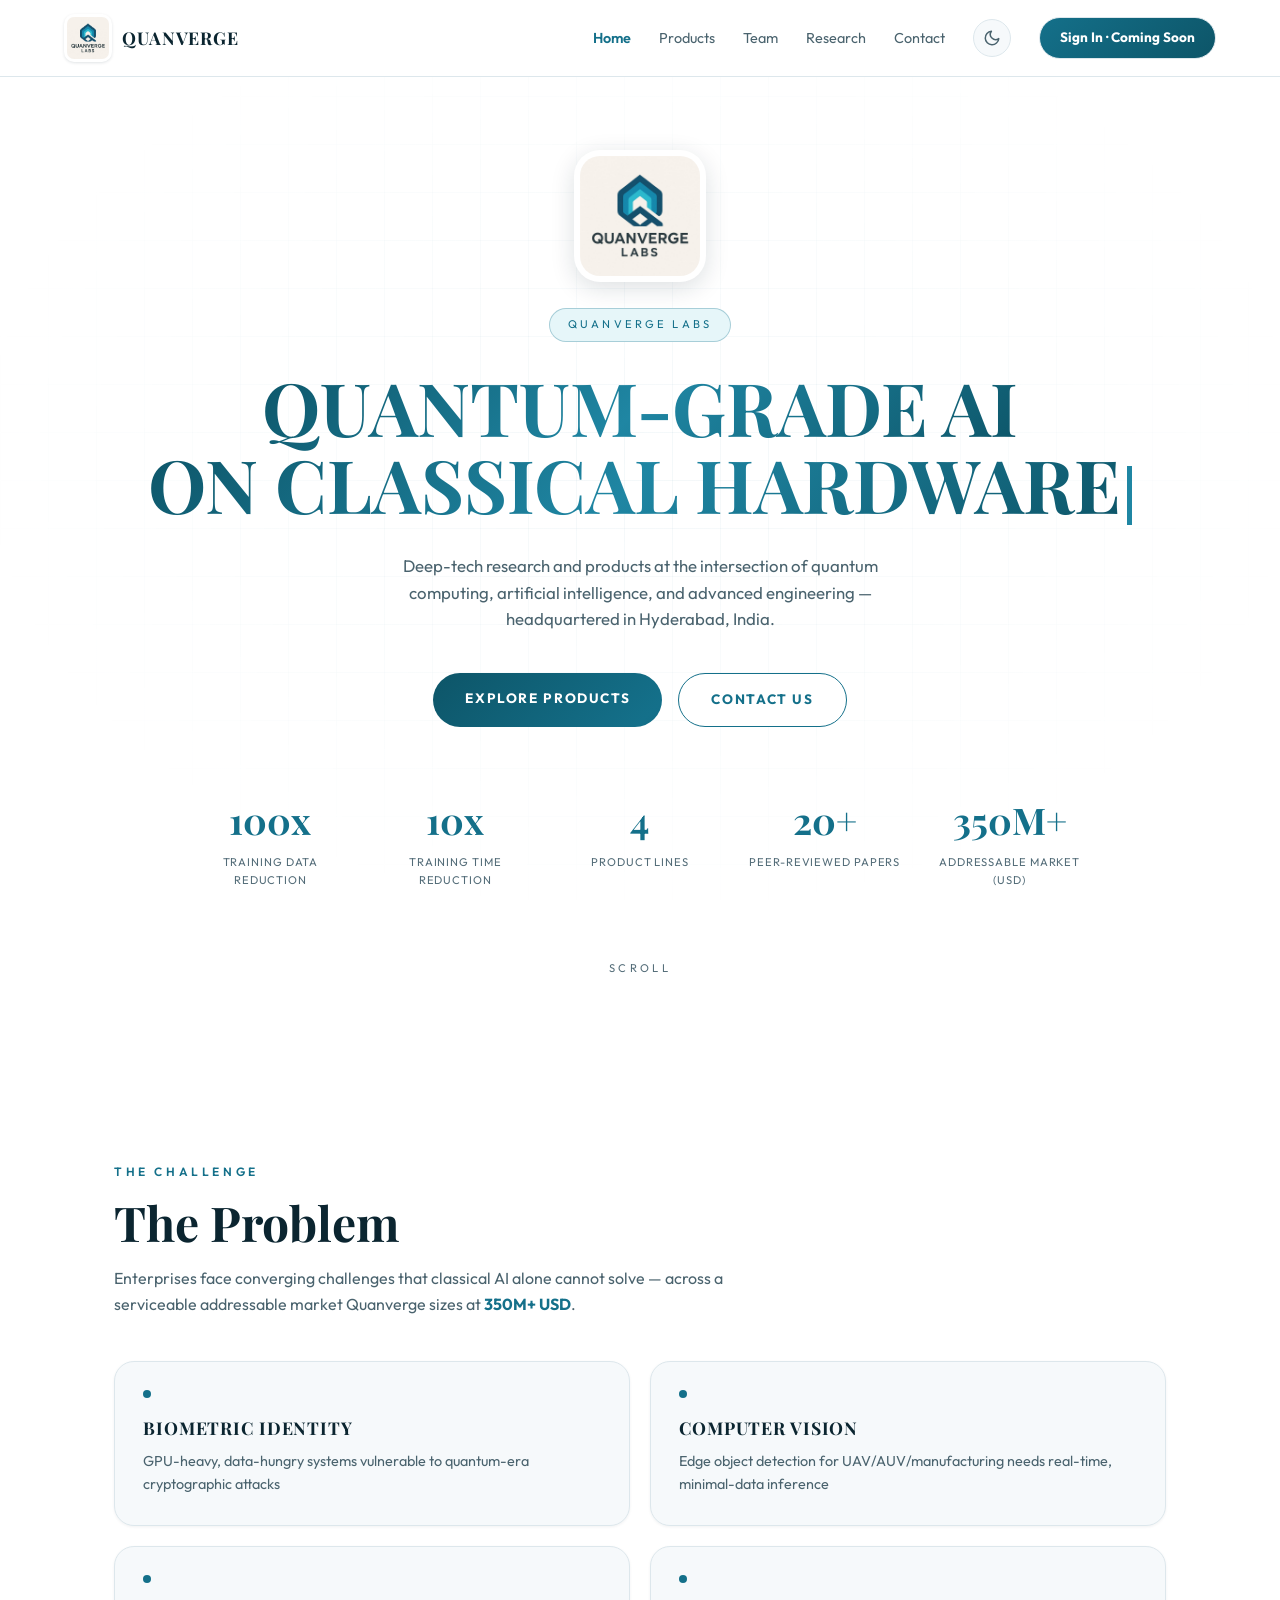
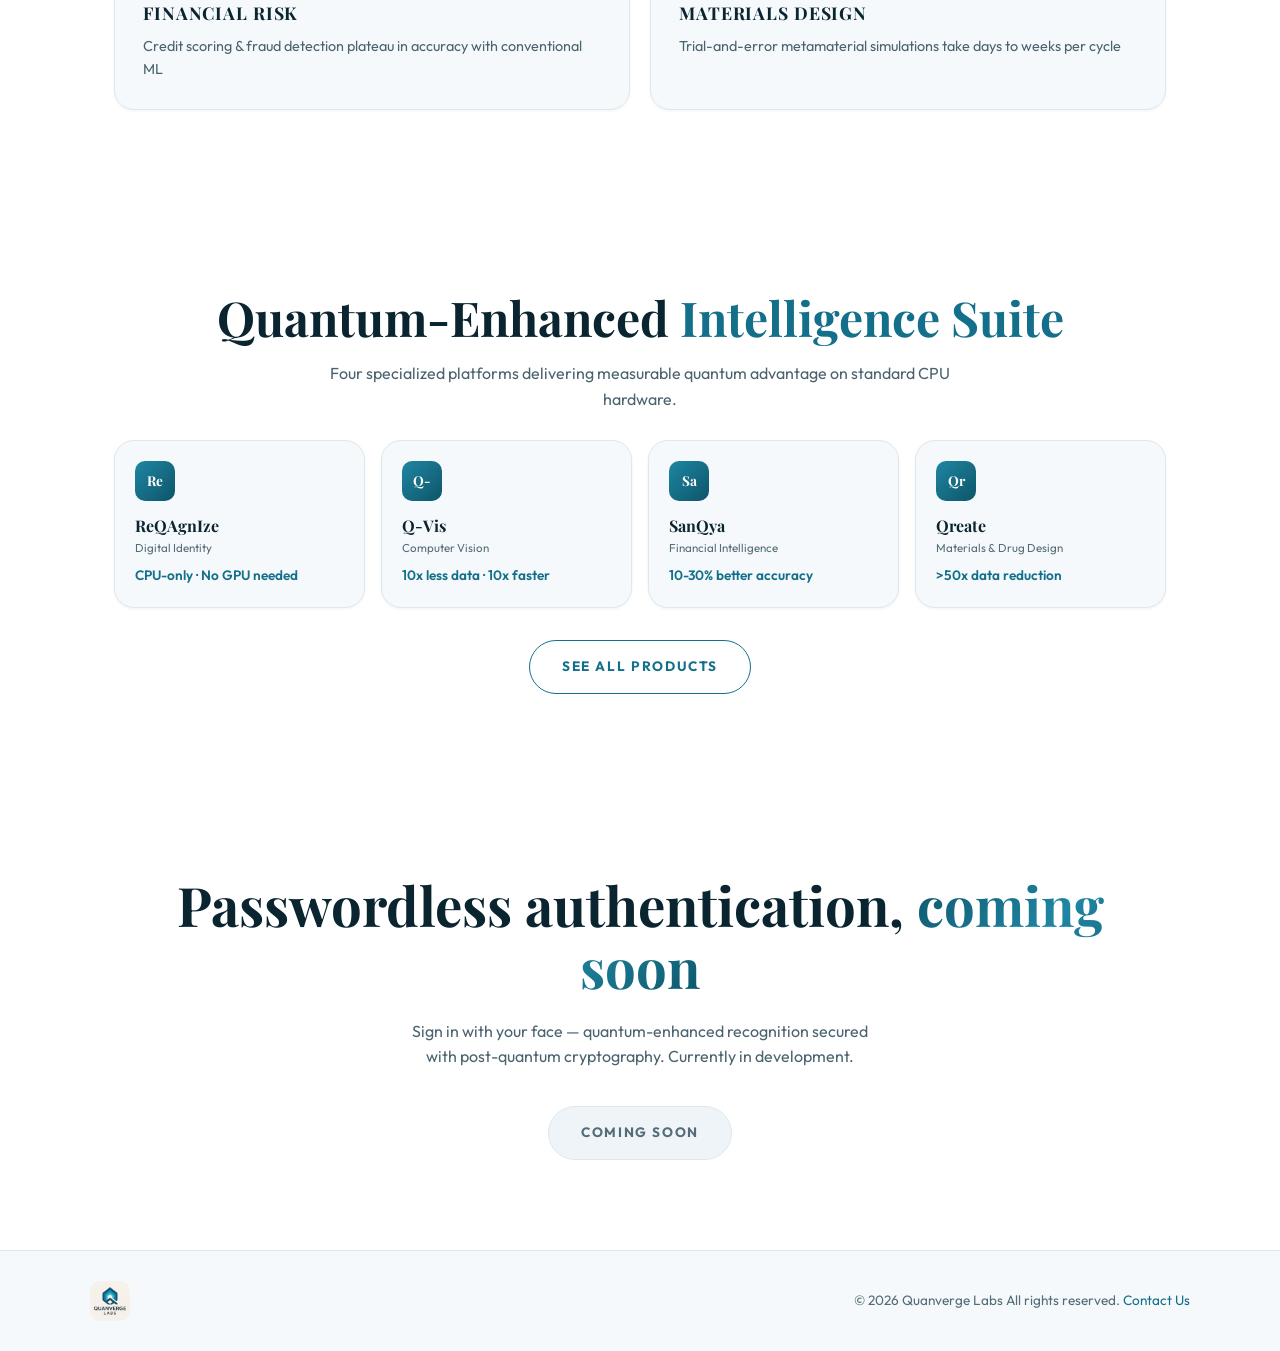
==== index.html @ ad64f223 "Rebuild the Q-Vis graphic around its own theme The detection-box version didn't match the product. T" ====
<!DOCTYPE html>
<html lang="en">
<head>
  <meta charset="UTF-8">
  <meta name="viewport" content="width=device-width, initial-scale=1.0">
  <title>Quanverge Labs — Quantum-Grade AI on Classical Hardware</title>
  <meta name="description" content="Deep-tech research and products at the intersection of quantum computing, artificial intelligence, and advanced engineering. Headquartered in Hyderabad, India.">
  <meta name="theme-color" content="#ffffff">

  <link rel="icon" href="images/favicon-32.png" sizes="32x32">
  <link rel="apple-touch-icon" href="images/apple-touch-icon.png">

  <!-- Preview card shown when the page is shared on LinkedIn, WhatsApp, X... -->
  <meta property="og:type" content="website">
  <meta property="og:site_name" content="Quanverge Labs">
  <meta property="og:title" content="Quanverge Labs — Quantum-Grade AI on Classical Hardware">
  <meta property="og:description" content="Deep-tech research and products at the intersection of quantum computing, artificial intelligence, and advanced engineering. Headquartered in Hyderabad, India.">
  <meta property="og:url" content="https://www.quanvergelabs.com/">
  <meta property="og:image" content="https://www.quanvergelabs.com/images/og-card.jpg">
  <meta name="twitter:card" content="summary_large_image">
  <link rel="canonical" href="https://www.quanvergelabs.com/">

  <!-- Fonts: Outfit for body text, Playfair Display for headings -->
  <link rel="preconnect" href="https://fonts.googleapis.com">
  <link rel="preconnect" href="https://fonts.gstatic.com" crossorigin>
  <link href="https://fonts.googleapis.com/css2?family=Outfit:wght@300;400;600;700;800&family=Playfair+Display:wght@400;600;700&display=swap" rel="stylesheet">

  <link rel="stylesheet" href="css/styles.css">

  <!-- Applies the saved theme before the page paints, so there's no flash of
       the wrong colours. Must stay inline and stay in <head>. -->
  <script>
    (function () {
      try {
        var saved = localStorage.getItem('quanverge-theme');
        var dark = saved ? saved === 'dark'
                         : window.matchMedia('(prefers-color-scheme: dark)').matches;
        if (dark) {
          document.documentElement.dataset.theme = 'dark';
          var m = document.querySelector('meta[name="theme-color"]');
          if (m) m.setAttribute('content', '#0b1a22');
        }
      } catch (e) { /* storage blocked - fall back to light */ }
    })();
  </script>
</head>
<body>

<div class="page-background"></div>


<!-- ==========================================================================
     NAVIGATION BAR
     This same block appears on every page. If you change it here, copy the
     change into the other pages too. The only difference between pages is
     which link carries class="is-current".
     ========================================================================== -->
<nav class="navbar">
  <div class="navbar-inner">

    <a href="index.html" class="navbar-logo">
      <img src="images/QUANVERGE.jpeg" alt="Quanverge Labs logo">
      <span>Quanverge</span>
    </a>

    <button class="navbar-toggle" id="navToggle" aria-label="Open menu" aria-expanded="false" aria-controls="navLinks">&#9776;</button>

    <ul class="navbar-links" id="navLinks">
      <li><a href="index.html" class="is-current">Home</a></li>
      <li><a href="products.html">Products</a></li>
      <li><a href="team.html">Team</a></li>
      <li><a href="research.html">Research</a></li>
      <li><a href="contact.html">Contact</a></li>
      <!-- Face sign-in isn't live yet, so this is a label, not a link. -->
      <li>
        <button class="theme-toggle" id="themeToggle" type="button" aria-label="Switch to dark theme">
          <svg class="icon-moon" viewBox="0 0 24 24" fill="none" stroke="currentColor" stroke-width="2" stroke-linecap="round" stroke-linejoin="round" aria-hidden="true"><path d="M21 12.79A9 9 0 1 1 11.21 3 7 7 0 0 0 21 12.79z"/></svg>
          <svg class="icon-sun" viewBox="0 0 24 24" fill="none" stroke="currentColor" stroke-width="2" stroke-linecap="round" stroke-linejoin="round" aria-hidden="true"><circle cx="12" cy="12" r="4"/><path d="M12 2v2M12 20v2M4.93 4.93l1.41 1.41M17.66 17.66l1.41 1.41M2 12h2M20 12h2M6.34 17.66l-1.41 1.41M19.07 4.93l-1.41 1.41"/></svg>
        </button>
      </li>
      <li><span class="navbar-cta is-soon">Sign In &middot; Coming Soon</span></li>
    </ul>

  </div>
</nav>


<main>

<!-- ==========================================================================
     HERO
     ========================================================================== -->
<section class="section hero">

  <!-- <div class="status-ticker">
    <span class="status-live"><span class="status-dot"></span>All Systems Operational</span>
  </div> -->

  <img src="images/QUANVERGE.jpeg" alt="Quanverge Labs" class="hero-logo" width="132" height="132">

  <div>
    <span class="hero-eyebrow">Quanverge Labs</span>
  </div>

  <h1 class="hero-title">
    <span class="text-gradient">Quantum-Grade AI</span><br>
    <span class="text-gradient">on Classical Hardware</span><span class="caret"></span>
  </h1>

  <p class="hero-subtitle">
    Deep-tech research and products at the intersection of quantum computing,
    artificial intelligence, and advanced engineering &mdash; headquartered in
    Hyderabad, India.
  </p>

  <div class="hero-buttons">
    <a href="products.html" class="btn">Explore Products</a>
    <a href="contact.html" class="btn-outline">Contact Us</a>
  </div>

  <!-- The five headline numbers -->
  <div class="hero-stats">
    <div>
      <div class="hero-stat-value">100x</div>
      <div class="hero-stat-label">Training Data Reduction</div>
    </div>
    <div>
      <div class="hero-stat-value">10x</div>
      <div class="hero-stat-label">Training Time Reduction</div>
    </div>
    <div>
      <div class="hero-stat-value">4</div>
      <div class="hero-stat-label">Product Lines</div>
    </div>
    <div>
      <div class="hero-stat-value">20+</div>
      <div class="hero-stat-label">Peer-Reviewed Papers</div>
    </div>
    <div>
      <div class="hero-stat-value">350M+</div>
      <div class="hero-stat-label">Addressable Market (USD)</div>
    </div>
  </div>

  <div class="scroll-hint">Scroll</div>

</section>


<!-- ==========================================================================
     THE PROBLEM
     ========================================================================== -->
<section class="section">

  <div class="reveal">
    <span class="eyebrow">The Challenge</span>
    <h2 class="section-heading">The Problem</h2>
    <p class="section-intro">
      Enterprises face converging challenges that classical AI alone cannot
      solve &mdash; across a serviceable addressable market Quanverge sizes at
      <strong class="text-brand">350M+ USD</strong>.
    </p>
  </div>

  <div class="problem-grid">

    <div class="card problem-card reveal">
      <span class="dot"></span>
      <h3>Biometric Identity</h3>
      <p>GPU-heavy, data-hungry systems vulnerable to quantum-era cryptographic attacks</p>
    </div>

    <div class="card problem-card reveal">
      <span class="dot"></span>
      <h3>Computer Vision</h3>
      <p>Edge object detection for UAV/AUV/manufacturing needs real-time, minimal-data inference</p>
    </div>

    <div class="card problem-card reveal">
      <span class="dot"></span>
      <h3>Financial Risk</h3>
      <p>Credit scoring &amp; fraud detection plateau in accuracy with conventional ML</p>
    </div>

    <div class="card problem-card reveal">
      <span class="dot"></span>
      <h3>Materials Design</h3>
      <p>Trial-and-error metamaterial simulations take days to weeks per cycle</p>
    </div>

  </div>
</section>


<!-- ==========================================================================
     PRODUCTS — short teaser. Full detail lives on each product's own page.
     ========================================================================== -->
<section class="section">

  <div class="products-header reveal">
    <h2 class="section-heading">Quantum-Enhanced <span class="text-brand">Intelligence Suite</span></h2>
    <p class="section-intro">
      Four specialized platforms delivering measurable quantum advantage on
      standard CPU hardware.
    </p>
  </div>

  <div class="product-summary-grid">

    <a class="card product-summary reveal" href="reqagnize.html">
      <span class="monogram monogram-sm">Re</span>
      <h4>ReQAgnIze</h4>
      <p class="category">Digital Identity</p>
      <p class="metric">CPU-only &middot; No GPU needed</p>
    </a>

    <a class="card product-summary reveal" href="q-vis.html">
      <span class="monogram monogram-sm">Q-</span>
      <h4>Q-Vis</h4>
      <p class="category">Computer Vision</p>
      <p class="metric">10x less data &middot; 10x faster</p>
    </a>

    <a class="card product-summary reveal" href="sanqya.html">
      <span class="monogram monogram-sm">Sa</span>
      <h4>SanQya</h4>
      <p class="category">Financial Intelligence</p>
      <p class="metric">10-30% better accuracy</p>
    </a>

    <a class="card product-summary reveal" href="qreate.html">
      <span class="monogram monogram-sm">Qr</span>
      <h4>Qreate</h4>
      <p class="category">Materials &amp; Drug Design</p>
      <p class="metric">&gt;50x data reduction</p>
    </a>

  </div>

  <p class="center-cta reveal">
    <a href="products.html" class="btn-outline">See All Products</a>
  </p>

</section>


<!-- ==========================================================================
     CLOSING CALL TO ACTION
     ========================================================================== -->
<section class="section final-cta">
  <div class="reveal">
    <h2>Passwordless authentication, <span class="text-gradient">coming soon</span></h2>
    <p>
      Sign in with your face &mdash; quantum-enhanced recognition secured with
      post-quantum cryptography. Currently in development.
    </p>
    <!-- Not a link yet. When the face-recognition app goes live, change this
         span into a link tag pointing at it, keeping class="btn". -->
    <span class="btn is-soon">Coming Soon</span>
  </div>
</section>

</main>


<!-- ==========================================================================
     FOOTER — also repeated on every page.
     ========================================================================== -->
<footer class="footer">
  <div class="footer-inner">
    <img src="images/QUANVERGE.jpeg" alt="Quanverge Labs logo">
    <p>
      &copy; <span id="year"></span> Quanverge Labs 
      All rights reserved. <a href="contact.html">Contact Us</a>
    </p>
  </div>
</footer>


<script src="js/main.js"></script>
</body>
</html>
---- css/styles.css ----
/* ==========================================================================
   QUANVERGE LABS — stylesheet
   --------------------------------------------------------------------------
   Contents:
     1. Colour & font variables   <- change the whole site's look here
     1b. Dark theme overrides
     2. Base / resets
     3. Reusable pieces (buttons, cards, section headings)
     4. Navigation bar
     5. Hero
     6. Problem
     7. Products (comparison table, ROI calculator, product images)
     8. Team
     9. Research
    10. Contact
    11. Final call-to-action & footer
    12. Mobile layout
    13. Reduced-motion support
   ========================================================================== */


/* 1. COLOUR & FONT VARIABLES ===============================================
   Every colour on the site comes from here. Change a value once and it
   updates everywhere. Colours are taken from the Quanverge logo.           */

:root {
  /* --- Backgrounds --------------------------------------------------- */
  --bg:            #ffffff;   /* the page itself */
  --surface:       #f6f9fb;   /* cards and footer — a hint of teal-grey */
  --surface-2:     #eef4f7;   /* table headers, hover states */
  --border:        #dde7ec;   /* card edges and dividers */

  /* --- Text ----------------------------------------------------------
     The numbers are contrast ratios against white. Anything below 4.5
     is unreadable to many people, so don't lighten these further.      */
  --text:          #0b2530;   /* 16.1 : 1   body text and headings */
  --text-muted:    #4a636e;   /*  6.2 : 1   secondary paragraphs */
  --text-faint:    #536c78;   /*  5.2 : 1   small labels — already at the limit */

  /* --- Brand teal, sampled from the logo's nested chevrons -----------
     The logo's bright cyan only scores 1.9:1 on white, so it can't be
     used for text. We keep it as --brand-fill for solid buttons (where
     white text sits on top of it) and use darker teals for anything
     that has to be read.                                               */
  --brand:         #14708a;   /*  5.6 : 1   links, small text, accents */
  --brand-strong:  #0d5568;   /*            hover and pressed states */
  --brand-heading: #1f86a3;   /*  4.1 : 1   large headings only (24px+) */
  --brand-fill:    #2fc6d6;   /*            logo cyan — fills only, never text */
  --brand-soft:    #e6f6f9;   /*            badge and pill backgrounds */

  /* --- Secondary accent (ROI figures, list markers) ------------------ */
  --accent:        #9a6410;   /*  4.9 : 1   amber, darkened to read on white */
  --accent-soft:   #fdf3e2;

  /* --- Status -------------------------------------------------------- */
  --green:         #067a5b;   /*  5.1 : 1 */
  --green-soft:    #e7f6f1;

  /* --- Fonts (loaded from Google Fonts in index.html) ---------------- */
  --font-body:     "Outfit", system-ui, sans-serif;
  --font-display:  "Playfair Display", Georgia, serif;

  /* --- Layout -------------------------------------------------------- */
  --max-width:     1100px;

  /* Used by the browser for form controls and scrollbars */
  color-scheme: light;
}


/* 1b. DARK THEME ===========================================================
   Same variable names, dark values. Everything else in this file reads
   these, so nothing below needs to know which theme is active.

   The switch is driven by a data-theme attribute on <html>, set by
   js/main.js. Ratios below are measured against --bg (#0b1a22).

   Note the brand colour flips: the logo's bright cyan (#2fc6d6) is
   unreadable on white but excellent on dark, so dark mode uses it
   directly instead of the darkened teal.                                  */

:root[data-theme="dark"] {
  --bg:            #0b1a22;
  --surface:       #12262f;
  --surface-2:     #17303b;
  --border:        #23414e;

  --text:          #eef6f8;   /* 15.0 : 1 */
  --text-muted:    #a8c2cc;   /*  8.4 : 1 */
  --text-faint:    #8aa6b2;   /*  6.1 : 1 */

  --brand:         #4fd8e8;   /* 10.0 : 1  links, small text */
  --brand-strong:  #8fe9f3;   /*           hover — brighter on dark */
  --brand-heading: #4fd8e8;
  --brand-fill:    #2fc6d6;
  --brand-soft:    #10333d;   /*           badge / pill backgrounds */

  --accent:        #f0b44e;   /*  9.9 : 1  ROI figures */
  --accent-soft:   #2e2412;

  --green:         #4ade80;   /*  9.7 : 1 */
  --green-soft:    #102c1f;

  color-scheme: dark;
}


/* 2. BASE / RESETS ========================================================= */

* {
  box-sizing: border-box;
  margin: 0;
  padding: 0;
}

html {
  scroll-behavior: smooth;
  /* Stops the fixed navbar covering headings when you jump to a section */
  scroll-padding-top: 90px;
}

body {
  background-color: var(--bg);
  color: var(--text);
  font-family: var(--font-body);
  line-height: 1.6;
  overflow-x: hidden;
}

img {
  max-width: 100%;
  display: block;
}

a {
  color: inherit;
  text-decoration: none;
}

button {
  font-family: inherit;
  cursor: pointer;
  border: none;
  background: none;
  color: inherit;
}

/* Keyboard users must always be able to see what they've focused */
a:focus-visible,
button:focus-visible,
input:focus-visible {
  outline: 2px solid var(--brand);
  outline-offset: 3px;
  border-radius: 4px;
}

/* Faint grid pattern sitting behind the whole page */
.page-background {
  position: fixed;
  inset: 0;
  z-index: -1;
  background-image:
    linear-gradient(rgba(20, 112, 138, 0.05) 1px, transparent 1px),
    linear-gradient(90deg, rgba(20, 112, 138, 0.05) 1px, transparent 1px);
  background-size: 48px 48px;
  /* Fades the grid out towards the edges */
  -webkit-mask-image: radial-gradient(ellipse at center, black 0%, transparent 75%);
          mask-image: radial-gradient(ellipse at center, black 0%, transparent 75%);
}


/* 3. REUSABLE PIECES ======================================================= */

/* Every section shares this wrapper: consistent width and vertical spacing */
.section {
  max-width: var(--max-width);
  margin: 0 auto;
  padding: 90px 24px;
}

/* The first section on an interior page. The extra top padding clears the
   fixed navigation bar. */
.page-header {
  padding-top: 130px;
  padding-bottom: 20px;
}

/* Follow-on sections sit closer to what's above them */
.section-tight { padding-top: 20px; }

/* Centres a section's contents */
.center { text-align: center; }
.center-text { margin-left: auto; margin-right: auto; }

.center-cta {
  margin-top: 32px;
  text-align: center;
}

/* Small teal label above a heading, e.g. "THE CHALLENGE" */
.eyebrow {
  display: inline-block;
  color: var(--brand);
  font-size: 0.75rem;
  font-weight: 600;
  letter-spacing: 0.3em;
  text-transform: uppercase;
  margin-bottom: 14px;
}

.section-heading {
  font-family: var(--font-display);
  font-size: clamp(2rem, 5vw, 3rem);
  font-weight: 700;
  line-height: 1.15;
}

.section-intro {
  color: var(--text-muted);
  max-width: 620px;
  margin-top: 16px;
}

/* Teal gradient applied to text (used on the hero headline).
   Both ends are dark enough to stay readable on a white background. */
.text-gradient {
  background: linear-gradient(135deg, var(--brand-strong) 0%, var(--brand-heading) 50%, var(--brand-strong) 100%);
  -webkit-background-clip: text;
          background-clip: text;
  -webkit-text-fill-color: transparent;
  color: transparent;
}

.text-brand { color: var(--brand); }

/* Light panel used for most cards */
.card {
  background: var(--surface);
  border: 1px solid var(--border);
  border-radius: 20px;
  box-shadow: 0 1px 3px rgba(11, 37, 48, 0.06);
}

/* Same panel but with a teal edge, for emphasis */
.card-brand {
  border-color: rgba(20, 112, 138, 0.28);
}

/* Filled teal button. In light mode the fill is dark teal with white text;
   in dark mode the fill is bright cyan with dark text. --btn-ink handles
   that flip so the label always contrasts against the fill. */
:root            { --btn-ink: #ffffff; }
:root[data-theme="dark"] { --btn-ink: #08171e; }

.btn {
  display: inline-block;
  padding: 15px 32px;
  border-radius: 999px;
  background: linear-gradient(135deg, var(--brand-strong), var(--brand), var(--brand-strong));
  background-size: 200% auto;
  color: var(--btn-ink);
  font-size: 0.85rem;
  font-weight: 700;
  letter-spacing: 0.12em;
  text-transform: uppercase;
  transition: background-position 0.3s, transform 0.3s, box-shadow 0.3s;
}

.btn:hover {
  background-position: right center;
  transform: translateY(-2px);
  box-shadow: 0 12px 28px rgba(20, 112, 138, 0.28);
}

/* Outlined version of the button */
.btn-outline {
  display: inline-block;
  padding: 15px 32px;
  border-radius: 999px;
  border: 1px solid var(--brand);
  background: var(--bg);
  color: var(--brand);
  font-size: 0.85rem;
  font-weight: 700;
  letter-spacing: 0.12em;
  text-transform: uppercase;
  transition: background-color 0.3s;
}

.btn-outline:hover {
  background: var(--brand-soft);
}

/* "Coming soon" state — looks deliberately inactive, and isn't a link */
.is-soon {
  display: inline-block;
  background: var(--surface-2);
  border: 1px solid var(--border);
  color: var(--text-faint);
  cursor: default;
  box-shadow: none;
}

.is-soon:hover {
  transform: none;
  box-shadow: none;
  background: var(--surface-2);
}

/* Two-letter product mark (Re, Q-, Sa, Qr). We use these instead of icons
   because the Quanverge logo is the only image mark on the site. */
.monogram {
  display: flex;
  align-items: center;
  justify-content: center;
  width: 56px;
  height: 56px;
  border-radius: 14px;
  background: linear-gradient(135deg, var(--brand-heading), var(--brand-strong));
  font-family: var(--font-display);
  font-weight: 700;
  font-size: 1.1rem;
  color: var(--btn-ink);
  flex-shrink: 0;
}

.monogram-sm { width: 40px; height: 40px; font-size: 0.85rem; border-radius: 10px; }
.monogram-lg { width: 72px; height: 72px; font-size: 1.5rem; border-radius: 50%; }

/* Elements start invisible and fade upwards when scrolled into view.
   The .is-visible class is added by js/main.js. */
.reveal {
  opacity: 0;
  transform: translateY(28px);
  transition: opacity 0.6s ease-out, transform 0.6s ease-out;
}

.reveal.is-visible {
  opacity: 1;
  transform: translateY(0);
}


/* 4. NAVIGATION BAR ======================================================== */

.navbar {
  position: fixed;
  top: 0;
  left: 0;
  right: 0;
  z-index: 50;
  background: rgba(255, 255, 255, 0.9);
  -webkit-backdrop-filter: blur(16px);
          backdrop-filter: blur(16px);
  border-bottom: 1px solid var(--border);
}

.navbar-inner {
  max-width: 1200px;
  margin: 0 auto;
  padding: 14px 24px;
  display: flex;
  align-items: center;
  justify-content: space-between;
  gap: 20px;
}

.navbar-logo {
  display: flex;
  align-items: center;
  gap: 10px;
  font-family: var(--font-display);
  font-size: 1.1rem;
  font-weight: 700;
  letter-spacing: 0.05em;
  text-transform: uppercase;
}

/* The logo file is a JPEG, so its cream background can't be made
   transparent. Sitting it on a permanent white chip turns that into a
   deliberate design choice — and keeps it looking right in dark mode,
   where a raw cream rectangle would look broken. */
.navbar-logo img {
  width: 48px;
  height: 48px;
  border-radius: 10px;
  object-fit: cover;
  background: #ffffff;
  padding: 3px;
  box-shadow: 0 1px 3px rgba(11, 37, 48, 0.12);
}

.navbar-links {
  display: flex;
  align-items: center;
  gap: 28px;
  list-style: none;
}

.navbar-links a {
  font-size: 0.9rem;
  color: var(--text-muted);
  transition: color 0.2s;
}

.navbar-links a:hover { color: var(--brand); }

/* Marks which page you're currently on */
.navbar-links a.is-current {
  color: var(--brand);
  font-weight: 600;
}

.navbar-cta {
  padding: 9px 20px;
  border-radius: 999px;
  background: linear-gradient(135deg, var(--brand), var(--brand-strong));
  color: var(--btn-ink);
  font-size: 0.85rem;
  font-weight: 700;
  transition: transform 0.2s;
}

.navbar-cta:hover { transform: scale(1.05); }

/* When the CTA is a "coming soon" label it shouldn't grow on hover */
.navbar-cta.is-soon:hover { transform: none; }

/* --- Light / dark theme switch --- */

.theme-toggle {
  display: flex;
  align-items: center;
  justify-content: center;
  width: 38px;
  height: 38px;
  border-radius: 50%;
  border: 1px solid var(--border);
  background: var(--surface);
  color: var(--text-muted);
  flex-shrink: 0;
  transition: color 0.2s, border-color 0.2s, background-color 0.2s;
}

.theme-toggle:hover {
  color: var(--brand);
  border-color: var(--brand);
}

.theme-toggle svg {
  width: 18px;
  height: 18px;
  display: block;
}

/* Show the sun in dark mode (click to go light) and the moon in light mode.
   Both icons live in the HTML; CSS picks which one is visible. */
.theme-toggle .icon-sun  { display: none; }
.theme-toggle .icon-moon { display: block; }

:root[data-theme="dark"] .theme-toggle .icon-sun  { display: block; }
:root[data-theme="dark"] .theme-toggle .icon-moon { display: none; }

/* Hamburger button — hidden on desktop, shown on mobile (see section 13) */
.navbar-toggle {
  display: none;
  font-size: 1.6rem;
  line-height: 1;
  color: var(--text);
}


/* 5. HERO ================================================================== */

.hero {
  text-align: center;
  padding-top: 150px;
}

/* The thin "systems operational" strip at the very top */
.status-ticker {
  display: inline-flex;
  flex-wrap: wrap;
  justify-content: center;
  gap: 10px 24px;
  padding: 10px 22px;
  margin-bottom: 32px;
  border: 1px solid var(--border);
  border-radius: 999px;
  background: var(--green-soft);
  font-size: 0.75rem;
  color: var(--text-muted);
}

.status-live {
  display: flex;
  align-items: center;
  gap: 8px;
  color: var(--green);
  font-weight: 600;
}

.status-dot {
  width: 8px;
  height: 8px;
  border-radius: 50%;
  background: var(--green);
  animation: pulse 2s ease-in-out infinite;
}

@keyframes pulse {
  0%, 100% { opacity: 1; }
  50%      { opacity: 0.35; }
}

/* Large logo above the headline on the home page */
.hero-logo {
  width: 132px;
  height: 132px;
  margin: 0 auto 26px;
  border-radius: 26px;
  object-fit: cover;
  background: #ffffff;
  padding: 6px;
  box-shadow: 0 6px 24px rgba(11, 37, 48, 0.14);
}

.hero-eyebrow {
  display: inline-block;
  padding: 7px 18px;
  margin-bottom: 26px;
  border: 1px solid rgba(20, 112, 138, 0.3);
  border-radius: 999px;
  background: var(--brand-soft);
  font-size: 0.7rem;
  letter-spacing: 0.28em;
  text-transform: uppercase;
  color: var(--brand);
}

.hero-title {
  font-family: var(--font-display);
  font-size: clamp(2.6rem, 8vw, 4.6rem);
  font-weight: 700;
  line-height: 1.05;
  text-transform: uppercase;
}

/* The blinking cursor after the headline */
.caret {
  display: inline-block;
  width: 5px;
  height: 0.8em;
  margin-left: 6px;
  background: var(--brand-heading);
  vertical-align: middle;
  animation: blink 1s steps(1) infinite;
}

@keyframes blink {
  0%, 49%   { opacity: 1; }
  50%, 100% { opacity: 0; }
}

.hero-subtitle {
  max-width: 560px;
  margin: 28px auto 0;
  color: var(--text-muted);
  font-size: 1.05rem;
}

.hero-buttons {
  display: flex;
  flex-wrap: wrap;
  justify-content: center;
  gap: 16px;
  margin-top: 40px;
}

/* The row of five numbers (100x, 10x, 4, 20+, 350M+) */
.hero-stats {
  display: grid;
  grid-template-columns: repeat(5, 1fr);
  gap: 24px;
  max-width: 900px;
  margin: 64px auto 0;
}

.hero-stat-value {
  font-family: var(--font-display);
  font-size: clamp(1.6rem, 4vw, 2.3rem);
  font-weight: 700;
  color: var(--brand);
}

.hero-stat-label {
  margin-top: 4px;
  font-size: 0.7rem;
  letter-spacing: 0.08em;
  text-transform: uppercase;
  color: var(--text-faint);
}

.scroll-hint {
  margin-top: 70px;
  font-size: 0.7rem;
  letter-spacing: 0.3em;
  text-transform: uppercase;
  color: var(--text-faint);
  animation: bob 2s ease-in-out infinite;
}

@keyframes bob {
  0%, 100% { transform: translateY(0); }
  50%      { transform: translateY(10px); }
}


/* 6. PROBLEM =============================================================== */

.problem-grid {
  display: grid;
  grid-template-columns: repeat(2, 1fr);
  gap: 20px;
  margin-top: 44px;
}

.problem-card { padding: 28px; }

.problem-card .dot {
  display: block;
  width: 8px;
  height: 8px;
  border-radius: 50%;
  background: var(--brand);
  margin-bottom: 16px;
}

.problem-card h3 {
  font-family: var(--font-display);
  font-size: 1.1rem;
  letter-spacing: 0.05em;
  text-transform: uppercase;
}

.problem-card p {
  margin-top: 8px;
  font-size: 0.9rem;
  color: var(--text-muted);
}


/* 7. PRODUCTS ============================================================== */

.products-header { text-align: center; }
.products-header .section-intro { margin-left: auto; margin-right: auto; }

/* --- Product images ---------------------------------------------------
   The supplied artwork is dark and comes in mixed aspect ratios, so each
   image sits in a fixed-ratio frame with object-fit: cover. That keeps the
   cards aligned regardless of the source dimensions, and the dark ground
   reads as a deliberate product visual rather than a stray block.       */

.product-figure {
  margin: 0 0 26px;
  border-radius: 16px;
  overflow: hidden;
  border: 1px solid var(--border);
  background: #0b1a22;      /* matches the artwork, so letterboxing blends */
  aspect-ratio: 16 / 10;
}

.product-figure img {
  width: 100%;
  height: 100%;
  object-fit: cover;
  display: block;
}

/* Smaller frame used on the products overview cards */
.product-card .product-figure {
  aspect-ratio: 16 / 9;
  margin-bottom: 20px;
}

/* Shows an image at its own size and shape instead of filling a wide frame.
   Use this when the artwork is small or nearly square: stretching it would
   blur it, and a 16:10 crop would cut the top and bottom off. */
.product-figure.is-native {
  aspect-ratio: auto;
  max-width: 420px;
  margin-left: auto;
  margin-right: auto;
}

.product-figure.is-native img {
  height: auto;
  object-fit: contain;
}

/* Browsers without aspect-ratio support fall back to a fixed height */
@supports not (aspect-ratio: 1) {
  .product-figure { height: 240px; }
  .product-card .product-figure { height: 180px; }
}

/* --- Animated product graphics -----------------------------------------
   Drawn in SVG rather than supplied as images, so they stay perfectly sharp
   at any size on any screen and weigh only a few KB. The panel stays dark
   in both themes so it matches the artwork on the products grid.

   Every animation below settles on a finished, sensible frame, so the
   reduced-motion rule in section 13 (which collapses animations to almost
   zero duration) leaves a complete picture rather than a half-drawn one.  */

.product-viz {
  margin: 0 0 26px;
  border-radius: 16px;
  overflow: hidden;
  border: 1px solid var(--border);
  background: #0b1a22;
  aspect-ratio: 16 / 10;
}

.product-viz svg {
  width: 100%;
  height: 100%;
  display: block;
}

@supports not (aspect-ratio: 1) {
  .product-viz { height: 400px; }
}

/* Strokes that draw themselves in */
@keyframes viz-draw { to { stroke-dashoffset: 0; } }
.viz-draw {
  stroke-dasharray: 900;
  stroke-dashoffset: 900;
  animation: viz-draw 2.6s ease-out forwards;
}

/* Soft pulse for nodes and detection points */
@keyframes viz-pulse {
  0%, 100% { opacity: 0.3; }
  50%      { opacity: 1; }
}
.viz-pulse { animation: viz-pulse 2.8s ease-in-out infinite; }

/* Bars growing up from the axis */
@keyframes viz-rise { from { transform: scaleY(0); } to { transform: scaleY(1); } }
.viz-rise {
  transform-origin: bottom;
  animation: viz-rise 1.5s cubic-bezier(0.22, 1, 0.36, 1) forwards;
}

/* Elements fading in one after another */
@keyframes viz-appear { from { opacity: 0; } to { opacity: 1; } }
.viz-appear {
  opacity: 0;
  animation: viz-appear 0.7s ease-out forwards;
}

/* A pulse of data travelling along a circuit trace. The paths carry
   pathLength="100", so the dash lengths below are percentages of the
   trace and every pulse moves at the same visual speed regardless of
   how long its path actually is. */
@keyframes viz-flow { to { stroke-dashoffset: 0; } }
.viz-flow {
  stroke-dasharray: 16 84;
  stroke-dashoffset: 100;
  animation: viz-flow 2.6s linear infinite;
}

/* A slow drift, used on the lattice */
@keyframes viz-drift {
  0%, 100% { transform: translateY(0); }
  50%      { transform: translateY(-10px); }
}
.viz-drift { animation: viz-drift 6s ease-in-out infinite; }

/* The body of a single product page */
.product-detail { padding: 34px; }

.product-category {
  font-size: 0.7rem;
  font-weight: 600;
  letter-spacing: 0.3em;
  text-transform: uppercase;
  color: var(--brand);
}

.product-title-row {
  display: flex;
  align-items: center;
  gap: 16px;
  margin-top: 14px;
}

.product-title-row h1,
.product-title-row h2,
.product-title-row h3 {
  font-family: var(--font-display);
  font-size: 1.8rem;
}

/* On a product page the title sits next to a large monogram, so the
   heading shouldn't carry its own top margin. */
.product-title-row .section-heading { margin-top: 2px; }

/* --- Cards on the products overview page --- */

.product-card-grid {
  display: grid;
  grid-template-columns: repeat(2, 1fr);
  gap: 20px;
}

.product-card {
  display: block;
  padding: 28px;
  transition: transform 0.25s, box-shadow 0.25s;
}

.product-card:hover {
  transform: translateY(-4px);
  box-shadow: 0 10px 24px rgba(11, 37, 48, 0.1);
}

.product-card .product-title-row { margin-top: 0; }
.product-card .product-title-row h2 { font-size: 1.5rem; }
.product-card .product-category { margin-top: 2px; }

.product-card-text {
  margin-top: 16px;
  color: var(--text-muted);
  font-size: 0.92rem;
}

.product-card .metric {
  margin-top: 14px;
  font-weight: 600;
  color: var(--brand);
}

.product-card-link {
  display: inline-block;
  margin-top: 16px;
  font-size: 0.85rem;
  font-weight: 700;
  color: var(--brand);
}

/* Previous / next links at the foot of a product page */
.product-nav {
  display: flex;
  justify-content: space-between;
  gap: 16px;
  margin-top: 28px;
  font-size: 0.9rem;
  font-weight: 600;
}

.product-nav a { color: var(--brand); }
.product-nav a:hover { color: var(--brand-strong); }
/* When there's only a "next" link, push it to the right */
.product-nav a:only-child { margin-left: auto; }

/* "All Products" link at the top of a product page */
.back-link {
  display: inline-block;
  margin-bottom: 20px;
  font-size: 0.85rem;
  font-weight: 600;
  color: var(--text-faint);
}

.back-link:hover { color: var(--brand); }

.product-badge {
  display: inline-block;
  margin-top: 24px;
  padding: 7px 18px;
  border: 1px solid rgba(20, 112, 138, 0.3);
  border-radius: 999px;
  background: var(--brand-soft);
  font-size: 0.75rem;
  font-weight: 600;
  letter-spacing: 0.04em;
  text-transform: uppercase;
  color: var(--brand);
}

.subheading {
  margin: 28px 0 12px;
  font-size: 0.7rem;
  font-weight: 600;
  letter-spacing: 0.2em;
  text-transform: uppercase;
  color: var(--text-faint);
}

.use-cases { list-style: none; }

.use-cases li {
  display: flex;
  gap: 10px;
  margin-bottom: 8px;
  font-size: 0.9rem;
  color: var(--text-muted);
}

.use-cases .arrow { color: var(--brand); }
.use-cases strong { color: var(--text); }

/* Classical vs Quanverge comparison table.
   The wrapper lets the table scroll sideways on small screens. */
.table-wrapper {
  overflow-x: auto;
  margin-top: 26px;
}

.comparison-table {
  width: 100%;
  min-width: 460px;
  border-collapse: collapse;
  font-size: 0.88rem;
  text-align: left;
}

.comparison-table th {
  padding: 10px 16px 10px 0;
  border-bottom: 1px solid var(--border);
  font-size: 0.7rem;
  font-weight: 600;
  letter-spacing: 0.06em;
  text-transform: uppercase;
  color: var(--text-faint);
}

.comparison-table th:last-child { color: var(--brand); }

.comparison-table td {
  padding: 12px 16px 12px 0;
  border-bottom: 1px solid var(--border);
  color: var(--text-muted);
}

.comparison-table td:first-child { color: var(--text); }
.comparison-table td:last-child  { color: var(--brand-strong); font-weight: 600; }

/* --- ROI calculator --- */

.roi-toggle {
  display: flex;
  align-items: center;
  gap: 10px;
  margin-top: 26px;
  font-size: 0.85rem;
  font-weight: 700;
  letter-spacing: 0.05em;
  text-transform: uppercase;
  color: var(--brand);
  transition: color 0.2s;
}

.roi-toggle:hover { color: var(--brand-strong); }

/* The "+" rotates into an "×" when the panel is open */
.roi-toggle .plus {
  display: inline-block;
  font-size: 1.2rem;
  transition: transform 0.3s;
}

.roi-toggle[aria-expanded="true"] .plus { transform: rotate(45deg); }

.roi-panel {
  display: none;
  margin-top: 22px;
  padding: 26px;
  border: 1px solid var(--border);
  border-radius: 16px;
  background: var(--bg);
}

.roi-panel.is-open { display: block; }

.roi-title {
  font-size: 0.72rem;
  font-weight: 700;
  letter-spacing: 0.2em;
  text-transform: uppercase;
  color: var(--brand);
  margin-bottom: 22px;
}

.roi-controls {
  display: grid;
  grid-template-columns: repeat(auto-fit, minmax(240px, 1fr));
  gap: 22px;
}

.roi-control-label {
  display: flex;
  justify-content: space-between;
  gap: 10px;
  margin-bottom: 8px;
  font-size: 0.85rem;
  color: var(--text-muted);
}

.roi-control-label output {
  font-weight: 700;
  color: var(--text);
  white-space: nowrap;
}

/* accent-color tints the slider with our brand colour in one line */
.roi-controls input[type="range"] {
  width: 100%;
  accent-color: var(--brand);
}

.roi-results {
  display: grid;
  grid-template-columns: repeat(auto-fit, minmax(240px, 1fr));
  gap: 16px;
  margin-top: 26px;
}

.roi-result {
  padding: 16px;
  border: 1px solid rgba(154, 100, 16, 0.25);
  border-radius: 12px;
  background: var(--accent-soft);
}

.roi-result-label {
  font-size: 0.7rem;
  letter-spacing: 0.05em;
  text-transform: uppercase;
  color: var(--text-faint);
}

.roi-result-value {
  margin-top: 4px;
  font-family: var(--font-display);
  font-size: 1.5rem;
  font-weight: 700;
  color: var(--accent);
}

.roi-result-value .unit {
  font-family: var(--font-body);
  font-size: 0.8rem;
  font-weight: 400;
  color: var(--text-faint);
}

.roi-cite {
  margin-top: 4px;
  font-size: 0.72rem;
  color: var(--text-faint);
}

.roi-disclaimer {
  margin-top: 20px;
  font-size: 0.72rem;
  color: var(--text-faint);
}

/* --- The four small summary cards under the tab panel --- */

.product-summary-grid {
  display: grid;
  grid-template-columns: repeat(4, 1fr);
  gap: 16px;
  margin-top: 28px;
}

.product-summary {
  display: block;
  padding: 20px;
  text-align: left;
  transition: transform 0.25s, box-shadow 0.25s;
}

.product-summary:hover {
  transform: translateY(-4px);
  box-shadow: 0 10px 24px rgba(11, 37, 48, 0.1);
}

.product-summary h4 {
  margin-top: 12px;
  font-family: var(--font-display);
  font-size: 1rem;
}

.product-summary .category {
  font-size: 0.72rem;
  color: var(--text-faint);
}

.product-summary .metric {
  margin-top: 8px;
  font-size: 0.85rem;
  font-weight: 600;
  color: var(--brand);
}


/* 8. TEAM ================================================================== */

.team-grid {
  display: grid;
  grid-template-columns: repeat(4, 1fr);
  gap: 20px;
  margin-top: 44px;
}

.team-card { padding: 26px; }

.team-card a { display: block; transition: opacity 0.2s; }
.team-card a:hover { opacity: 0.85; }

.team-card h3 {
  margin-top: 16px;
  font-family: var(--font-display);
  font-size: 1.05rem;
}

.team-role {
  margin-top: 4px;
  font-size: 0.7rem;
  font-weight: 700;
  letter-spacing: 0.06em;
  text-transform: uppercase;
  color: var(--brand);
}

.team-bio {
  margin-top: 12px;
  font-size: 0.85rem;
  color: var(--text-muted);
}

/* Citation figures on the cards of team members who publish */
.team-metric {
  margin-top: 6px;
  font-size: 0.75rem;
  font-weight: 600;
  color: var(--text-faint);
}

/* Headshots. Cropped square and centred on the face, so the circle frames
   the person rather than their shoulders. The background colour shows
   through on portraits shot against a plain backdrop. */
.team-photo {
  width: 72px;
  height: 72px;
  border-radius: 50%;
  object-fit: cover;
  background: var(--surface-2);
  border: 2px solid var(--border);
}

.profile-header .team-photo {
  width: 112px;
  height: 112px;
  border-width: 3px;
}

/* "View profile" and the LinkedIn link sit on one row */
.card-actions {
  display: flex;
  align-items: center;
  flex-wrap: wrap;
  gap: 8px 18px;
  margin-top: 14px;
}

.card-actions .product-card-link { margin-top: 0; }

.social-link {
  display: inline-flex;
  align-items: center;
  gap: 7px;
  font-size: 0.82rem;
  font-weight: 600;
  color: var(--text-faint);
  transition: color 0.2s;
}

.social-link:hover { color: var(--brand); }

.social-link svg {
  width: 15px;
  height: 15px;
  flex-shrink: 0;
}


/* 9. RESEARCH & PROFILES =================================================== */

/* --- Headline figures (papers, citations, h-index) --- */

.metric-strip {
  display: grid;
  grid-template-columns: repeat(auto-fit, minmax(150px, 1fr));
  gap: 20px;
  margin: 32px 0 8px;
  padding: 24px;
  border: 1px solid var(--border);
  border-radius: 16px;
  background: var(--surface);
}

.metric-strip div { text-align: center; }

.metric-value {
  font-family: var(--font-display);
  font-size: 1.9rem;
  font-weight: 700;
  color: var(--brand);
}

.metric-label {
  margin-top: 2px;
  font-size: 0.72rem;
  letter-spacing: 0.06em;
  text-transform: uppercase;
  color: var(--text-faint);
}

/* --- Research domain cards --- */

.domain-grid {
  display: grid;
  grid-template-columns: repeat(2, 1fr);
  gap: 20px;
  margin-top: 36px;
}

.domain-card { padding: 28px; }

.domain-card h2 {
  font-family: var(--font-display);
  font-size: 1.35rem;
  margin-top: 14px;
}

.domain-areas {
  margin-top: 14px;
  list-style: none;
}

.domain-areas li {
  display: flex;
  gap: 9px;
  margin-bottom: 7px;
  font-size: 0.9rem;
  color: var(--text-muted);
}

.domain-areas li::before {
  content: "\2014";           /* em dash */
  color: var(--brand);
  flex-shrink: 0;
}

/* Evidence line: names the paper backing this domain */
.domain-evidence {
  margin-top: 16px;
  padding-top: 14px;
  border-top: 1px solid var(--border);
  font-size: 0.8rem;
  color: var(--text-faint);
}

.domain-evidence cite {
  color: var(--text-muted);
  font-style: italic;
}

.domain-link {
  display: inline-block;
  margin-top: 14px;
  font-size: 0.85rem;
  font-weight: 700;
  color: var(--brand);
}

/* --- Status pills ---
   Three maturity levels. Only "productized" uses the brand colour; the
   others are deliberately quieter so the page doesn't overstate itself. */

.status-pill {
  display: inline-block;
  padding: 5px 14px;
  border-radius: 999px;
  border: 1px solid var(--border);
  background: var(--surface-2);
  font-size: 0.68rem;
  font-weight: 700;
  letter-spacing: 0.08em;
  text-transform: uppercase;
  color: var(--text-faint);
}

.status-pill.is-productized {
  border-color: rgba(20, 112, 138, 0.35);
  background: var(--brand-soft);
  color: var(--brand);
}

.status-pill.is-active {
  border-color: rgba(154, 100, 16, 0.3);
  background: var(--accent-soft);
  color: var(--accent);
}

/* --- Profile pages --- */

.profile-header .product-title-row { margin-top: 0; }

.profile-role {
  margin-top: 6px;
  font-size: 0.78rem;
  font-weight: 700;
  letter-spacing: 0.1em;
  text-transform: uppercase;
  color: var(--brand);
}

.profile-body { padding: 34px; }

.profile-body h2 {
  font-family: var(--font-display);
  font-size: 1.15rem;
  margin-top: 30px;
}

.profile-body h2:first-child { margin-top: 0; }

.profile-body p { color: var(--text-muted); margin-top: 10px; }

/* Comma-separated expertise keywords */
.tag-row {
  display: flex;
  flex-wrap: wrap;
  gap: 8px;
  margin-top: 14px;
}

.tag {
  padding: 5px 12px;
  border-radius: 999px;
  background: var(--surface-2);
  border: 1px solid var(--border);
  font-size: 0.75rem;
  color: var(--text-muted);
}

/* --- Publication lists --- */

.publication-list {
  margin-top: 16px;
  list-style: none;
  counter-reset: pub;
}

.publication-list li {
  padding: 14px 0;
  border-bottom: 1px solid var(--border);
}

.publication-list li:last-child { border-bottom: 0; }

.pub-title {
  color: var(--text);
  font-weight: 600;
  font-size: 0.95rem;
}

.pub-meta {
  margin-top: 4px;
  font-size: 0.82rem;
  color: var(--text-faint);
}

.pub-venue { color: var(--text-muted); font-style: italic; }

.pub-cites {
  display: inline-block;
  margin-left: 8px;
  padding: 2px 9px;
  border-radius: 999px;
  background: var(--brand-soft);
  color: var(--brand);
  font-size: 0.7rem;
  font-weight: 700;
  white-space: nowrap;
}

.subheading-note {
  margin-top: 6px;
  font-size: 0.8rem;
  color: var(--text-faint);
}


/* 10. CONTACT ============================================================== */

.contact-card {
  max-width: 640px;
  margin: 44px auto 0;
  padding: 36px;
}

.contact-row { margin-bottom: 26px; }
.contact-row:last-child { margin-bottom: 0; }

.contact-row h3 {
  font-family: var(--font-display);
  font-size: 1.1rem;
}

.contact-row p,
.contact-row a {
  margin-top: 4px;
  color: var(--text-muted);
  font-size: 0.92rem;
}

.contact-row a:hover { color: var(--brand); }


/* 11. FINAL CTA & FOOTER =================================================== */

.final-cta { text-align: center; }

.final-cta h2 {
  font-family: var(--font-display);
  font-size: clamp(2rem, 6vw, 3.4rem);
  font-weight: 700;
  line-height: 1.15;
}

.final-cta p {
  max-width: 480px;
  margin: 20px auto 0;
  color: var(--text-muted);
}

.final-cta .btn { margin-top: 36px; }

.footer {
  border-top: 1px solid var(--border);
  background: var(--surface);
  padding: 30px 24px;
}

.footer-inner {
  max-width: var(--max-width);
  margin: 0 auto;
  display: flex;
  align-items: center;
  justify-content: space-between;
  gap: 16px;
  font-size: 0.85rem;
  color: var(--text-faint);
}

.footer-inner img {
  width: 40px;
  height: 40px;
  border-radius: 10px;
  object-fit: cover;
}

.footer-inner a { color: var(--brand); }
.footer-inner a:hover { color: var(--brand-strong); }


/* 12. MOBILE LAYOUT ========================================================
   Anything inside this block only applies on screens 860px wide or less.   */

@media (max-width: 860px) {

  /* Swap the desktop link row for a dropdown opened by the hamburger */
  .navbar-toggle { display: block; }

  .navbar-links {
    display: none;
    position: absolute;
    top: 100%;
    left: 0;
    right: 0;
    flex-direction: column;
    align-items: stretch;
    gap: 0;
    padding: 12px 24px 20px;
    background: var(--bg);
    border-top: 1px solid var(--border);
    box-shadow: 0 8px 16px rgba(11, 37, 48, 0.08);
  }

  /* .is-open is added by js/main.js when the hamburger is tapped */
  .navbar-links.is-open { display: flex; }

  .navbar-links li { padding: 10px 0; }

  .hero { padding-top: 130px; }

  .hero-logo { width: 96px; height: 96px; border-radius: 20px; }

  .navbar-logo img { width: 40px; height: 40px; }

  /* In the dropdown the toggle is a full-width row, not a floating circle */
  .navbar-links .theme-toggle {
    width: 100%;
    border-radius: 10px;
    height: 42px;
    margin-top: 8px;
  }

  .hero-stats { grid-template-columns: repeat(2, 1fr); }

  .problem-grid,
  .team-grid,
  .product-summary-grid,
  .product-card-grid,
  .domain-grid {
    grid-template-columns: 1fr;
  }

  .profile-body { padding: 24px; }
  .metric-strip { padding: 20px; gap: 16px; }

  .section { padding: 60px 20px; }
  .page-header { padding-top: 110px; }

  .product-detail { padding: 24px; }

  /* Stack the monogram above the product name on narrow screens */
  .product-title-row {
    flex-direction: column;
    align-items: flex-start;
    gap: 12px;
  }

  .footer-inner { flex-direction: column; text-align: center; }
}


/* 13. REDUCED-MOTION SUPPORT ===============================================
   Some people set their device to reduce motion (it can cause nausea or
   distraction). This turns off our animations for them.                    */

@media (prefers-reduced-motion: reduce) {
  *,
  *::before,
  *::after {
    animation-duration: 0.01ms !important;
    animation-iteration-count: 1 !important;
    transition-duration: 0.01ms !important;
  }

  html { scroll-behavior: auto; }

  /* Make sure fade-in content is visible even without the animation */
  .reveal { opacity: 1; transform: none; }
}
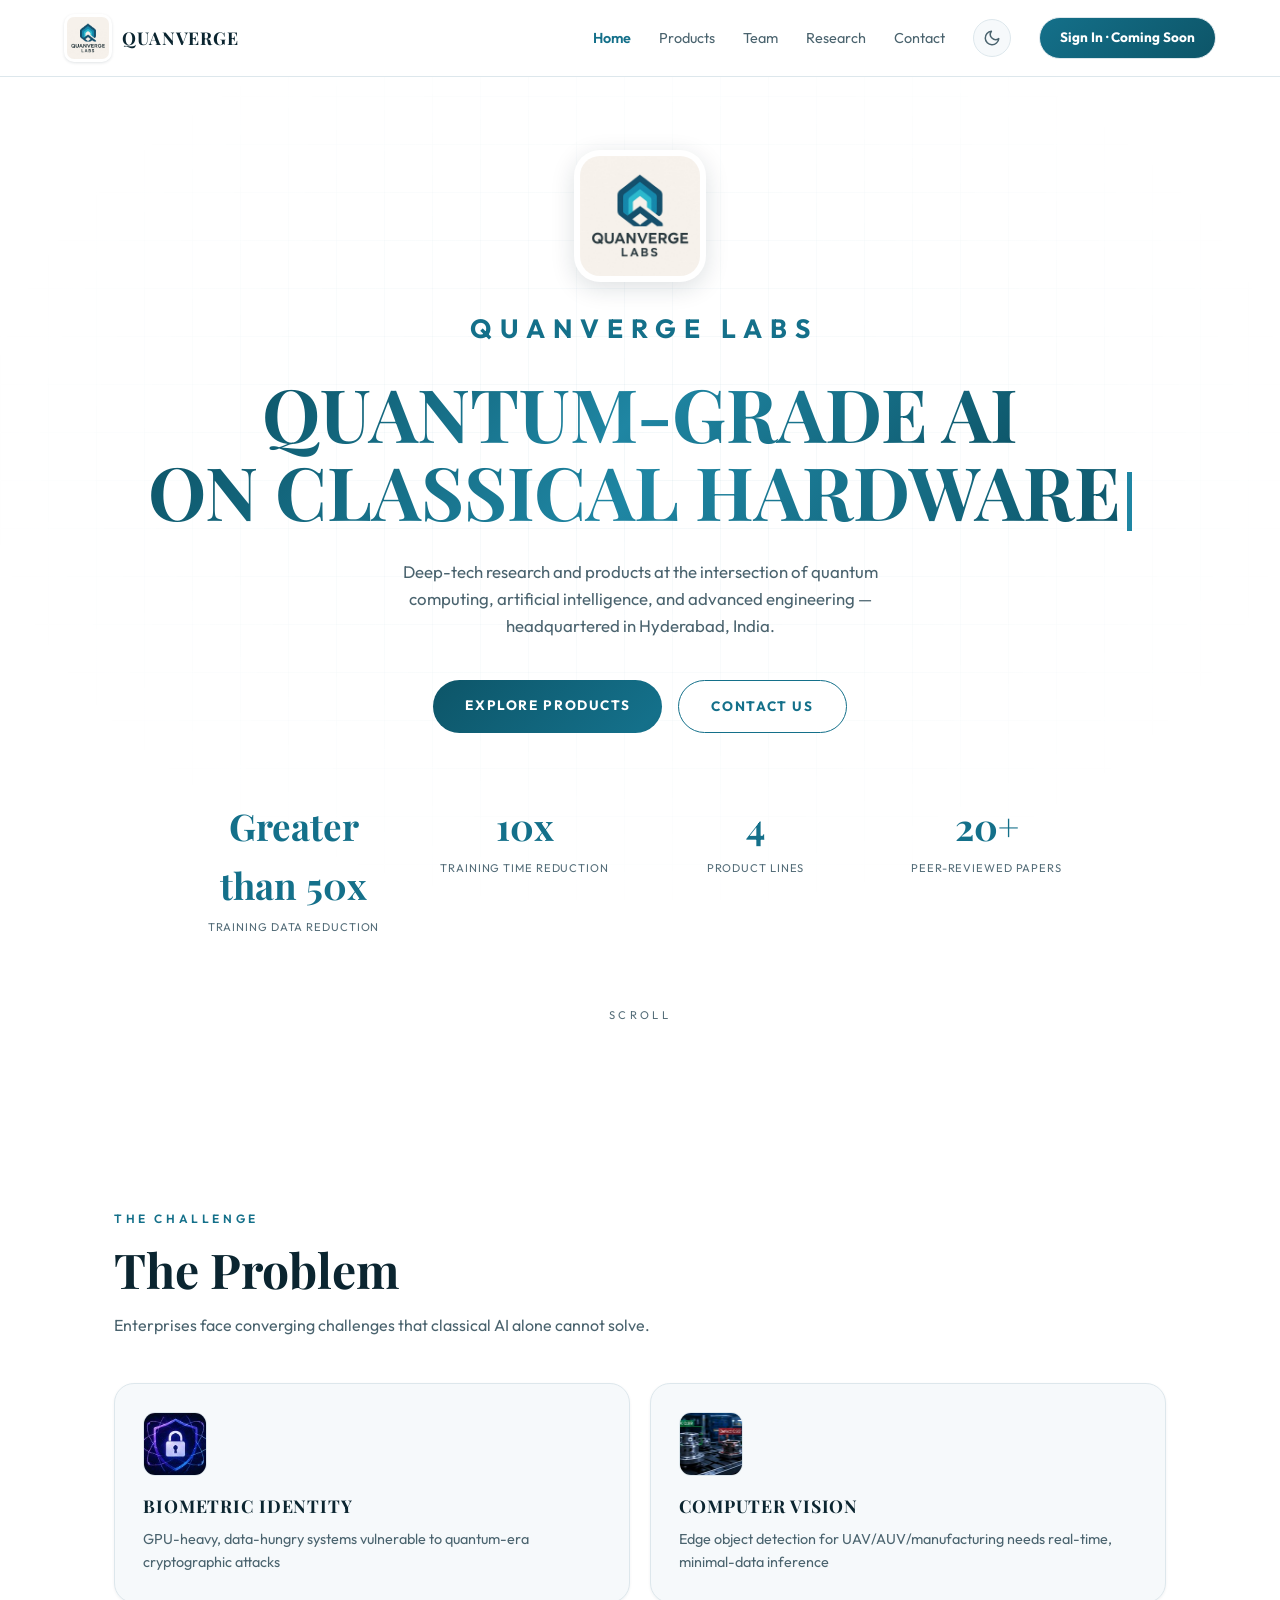
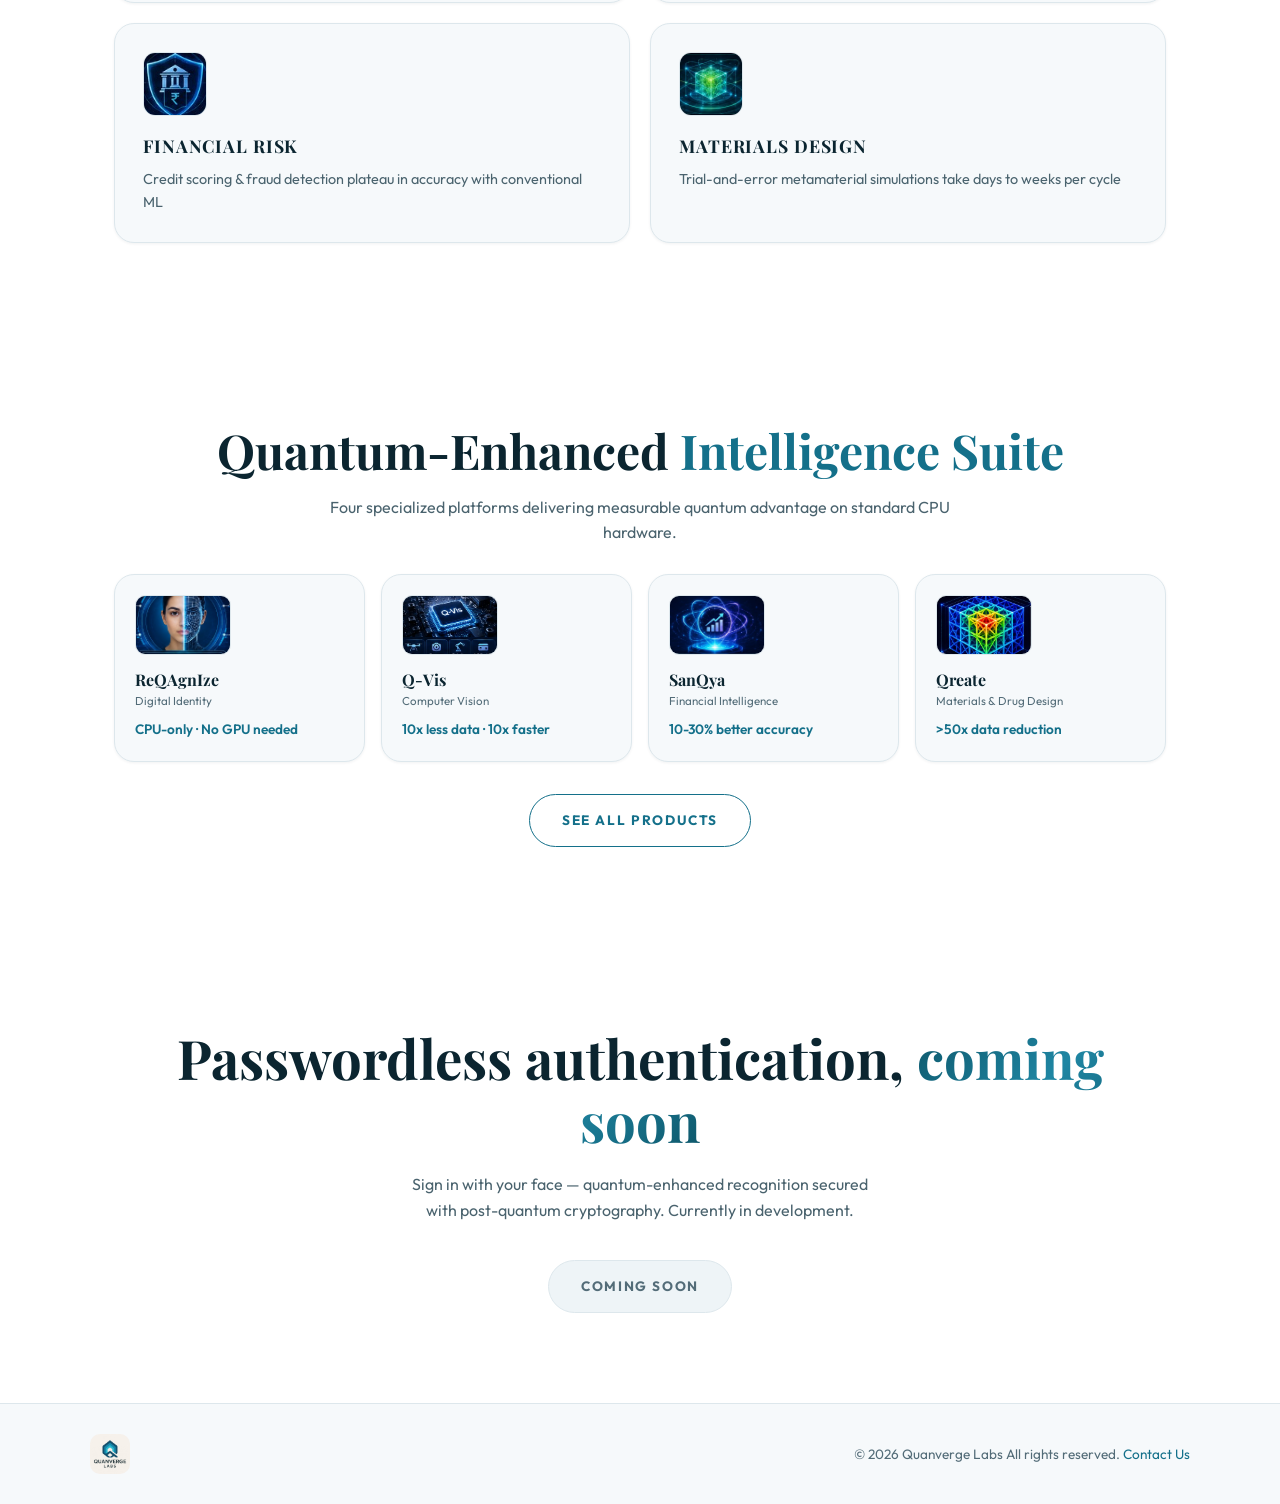
==== commit 830a5aee: "Add problem icons and product thumbnails; shrink detail-page visuals - The four Problem cards now sh" ====
--- a/index.html
+++ b/index.html
@@ -121,7 +121,7 @@
   <!-- The five headline numbers -->
   <div class="hero-stats">
     <div>
-      <div class="hero-stat-value">100x</div>
+      <div class="hero-stat-value">Greater than 50x</div>
       <div class="hero-stat-label">Training Data Reduction</div>
     </div>
     <div>
@@ -136,10 +136,10 @@
       <div class="hero-stat-value">20+</div>
       <div class="hero-stat-label">Peer-Reviewed Papers</div>
     </div>
-    <div>
+    <!-- <div>
       <div class="hero-stat-value">350M+</div>
       <div class="hero-stat-label">Addressable Market (USD)</div>
-    </div>
+    </div> -->
   </div>
 
   <div class="scroll-hint">Scroll</div>
@@ -156,34 +156,32 @@
     <span class="eyebrow">The Challenge</span>
     <h2 class="section-heading">The Problem</h2>
     <p class="section-intro">
-      Enterprises face converging challenges that classical AI alone cannot
-      solve &mdash; across a serviceable addressable market Quanverge sizes at
-      <strong class="text-brand">350M+ USD</strong>.
+      Enterprises face converging challenges that classical AI alone cannot solve.
     </p>
   </div>
 
   <div class="problem-grid">
 
     <div class="card problem-card reveal">
-      <span class="dot"></span>
+      <img class="problem-icon" src="images/problem-biometric-identity.jpg" alt="A padlock on a shield encircled by atomic orbits" width="64" height="64" loading="lazy">
       <h3>Biometric Identity</h3>
       <p>GPU-heavy, data-hungry systems vulnerable to quantum-era cryptographic attacks</p>
     </div>
 
     <div class="card problem-card reveal">
-      <span class="dot"></span>
+      <img class="problem-icon" src="images/problem-computer-vision.jpg" alt="Machined parts on a production line labelled OK and Defect by a detection system" width="64" height="64" loading="lazy">
       <h3>Computer Vision</h3>
       <p>Edge object detection for UAV/AUV/manufacturing needs real-time, minimal-data inference</p>
     </div>
 
     <div class="card problem-card reveal">
-      <span class="dot"></span>
+      <img class="problem-icon" src="images/problem-financial-risk.jpg" alt="A bank building with a rupee symbol inside a shield" width="64" height="64" loading="lazy">
       <h3>Financial Risk</h3>
       <p>Credit scoring &amp; fraud detection plateau in accuracy with conventional ML</p>
     </div>
 
     <div class="card problem-card reveal">
-      <span class="dot"></span>
+      <img class="problem-icon" src="images/problem-materials-design.jpg" alt="A glowing crystalline lattice cube" width="64" height="64" loading="lazy">
       <h3>Materials Design</h3>
       <p>Trial-and-error metamaterial simulations take days to weeks per cycle</p>
     </div>
@@ -208,28 +206,28 @@
   <div class="product-summary-grid">
 
     <a class="card product-summary reveal" href="reqagnize.html">
-      <span class="monogram monogram-sm">Re</span>
+      <img class="product-thumb" src="images/reqagnize.jpg" alt="ReQAgnIze: a face shown half as a photograph and half as a biometric wireframe mesh" width="96" height="60" loading="lazy">
       <h4>ReQAgnIze</h4>
       <p class="category">Digital Identity</p>
       <p class="metric">CPU-only &middot; No GPU needed</p>
     </a>
 
     <a class="card product-summary reveal" href="q-vis.html">
-      <span class="monogram monogram-sm">Q-</span>
+      <img class="product-thumb" src="images/q-vis.jpg" alt="Q-Vis: a processor chip on a circuit board surrounded by edge device icons" width="96" height="60" loading="lazy">
       <h4>Q-Vis</h4>
       <p class="category">Computer Vision</p>
       <p class="metric">10x less data &middot; 10x faster</p>
     </a>
 
     <a class="card product-summary reveal" href="sanqya.html">
-      <span class="monogram monogram-sm">Sa</span>
+      <img class="product-thumb" src="images/sanqya.jpg" alt="SanQya: a rising bar chart inside a sphere orbited by data paths" width="96" height="60" loading="lazy">
       <h4>SanQya</h4>
       <p class="category">Financial Intelligence</p>
       <p class="metric">10-30% better accuracy</p>
     </a>
 
     <a class="card product-summary reveal" href="qreate.html">
-      <span class="monogram monogram-sm">Qr</span>
+      <img class="product-thumb" src="images/qreate.jpg" alt="Qreate: a lattice cube rendered as a simulation heat-map" width="96" height="60" loading="lazy">
       <h4>Qreate</h4>
       <p class="category">Materials &amp; Drug Design</p>
       <p class="metric">&gt;50x data reduction</p>
--- a/css/styles.css
+++ b/css/styles.css
@@ -324,7 +324,6 @@
   flex-shrink: 0;
 }
 
-.monogram-sm { width: 40px; height: 40px; font-size: 0.85rem; border-radius: 10px; }
 .monogram-lg { width: 72px; height: 72px; font-size: 1.5rem; border-radius: 50%; }
 
 /* Elements start invisible and fade upwards when scrolled into view.
@@ -525,15 +524,17 @@
   box-shadow: 0 6px 24px rgba(11, 37, 48, 0.14);
 }
 
+/* The company name sits directly beneath the logo, so it reads as part of
+   the brand lockup rather than as a small badge. The text-indent cancels
+   the trailing letter-space, which would otherwise push the wordmark
+   visibly left of centre. */
 .hero-eyebrow {
   display: inline-block;
-  padding: 7px 18px;
-  margin-bottom: 26px;
-  border: 1px solid rgba(20, 112, 138, 0.3);
-  border-radius: 999px;
-  background: var(--brand-soft);
-  font-size: 0.7rem;
-  letter-spacing: 0.28em;
+  margin-bottom: 24px;
+  font-size: clamp(1.15rem, 3vw, 1.65rem);
+  font-weight: 700;
+  letter-spacing: 0.3em;
+  text-indent: 0.3em;
   text-transform: uppercase;
   color: var(--brand);
 }
@@ -578,9 +579,12 @@
 }
 
 /* The row of five numbers (100x, 10x, 4, 20+, 350M+) */
+/* auto-fit rather than a fixed column count, so the row stays balanced
+   however many stats are present. A fixed count leaves an empty column
+   and pushes everything off-centre the moment one is removed. */
 .hero-stats {
   display: grid;
-  grid-template-columns: repeat(5, 1fr);
+  grid-template-columns: repeat(auto-fit, minmax(140px, 1fr));
   gap: 24px;
   max-width: 900px;
   margin: 64px auto 0;
@@ -627,13 +631,16 @@
 
 .problem-card { padding: 28px; }
 
-.problem-card .dot {
-  display: block;
-  width: 8px;
-  height: 8px;
-  border-radius: 50%;
-  background: var(--brand);
+/* Illustration at the top of each Problem card. Kept to 64px so every
+   source image renders at or below its native size and stays sharp. */
+.problem-icon {
+  width: 64px;
+  height: 64px;
+  border-radius: 12px;
+  object-fit: cover;
   margin-bottom: 16px;
+  background: #0b1a22;
+  border: 1px solid var(--border);
 }
 
 .problem-card h3 {
@@ -683,12 +690,25 @@
   margin-bottom: 20px;
 }
 
+/* On a product detail page the visual is a supporting element, not the
+   subject, so it is capped small and centred — roughly 210px tall, about a
+   fifth of a typical viewport. The direct-child selector keeps this off the
+   figures inside .product-card on products.html, which should stay
+   full-width. Capping the size also means every image renders at or below
+   its native resolution, so nothing is upscaled. */
+.section > .product-viz,
+.section > .product-figure {
+  max-width: 340px;
+  margin-left: auto;
+  margin-right: auto;
+}
+
 /* Shows an image at its own size and shape instead of filling a wide frame.
    Use this when the artwork is small or nearly square: stretching it would
    blur it, and a 16:10 crop would cut the top and bottom off. */
 .product-figure.is-native {
   aspect-ratio: auto;
-  max-width: 420px;
+  max-width: 300px;
   margin-left: auto;
   margin-right: auto;
 }
@@ -1077,6 +1097,21 @@
   grid-template-columns: repeat(4, 1fr);
   gap: 16px;
   margin-top: 28px;
+}
+
+/* Small landscape thumbnail on the home page product cards. The artwork is
+   wide, so a square chip would crop most of it away. */
+.product-thumb {
+  width: 96px;
+  aspect-ratio: 16 / 10;
+  object-fit: cover;
+  border-radius: 10px;
+  background: #0b1a22;
+  border: 1px solid var(--border);
+}
+
+@supports not (aspect-ratio: 1) {
+  .product-thumb { height: 60px; }
 }
 
 .product-summary {
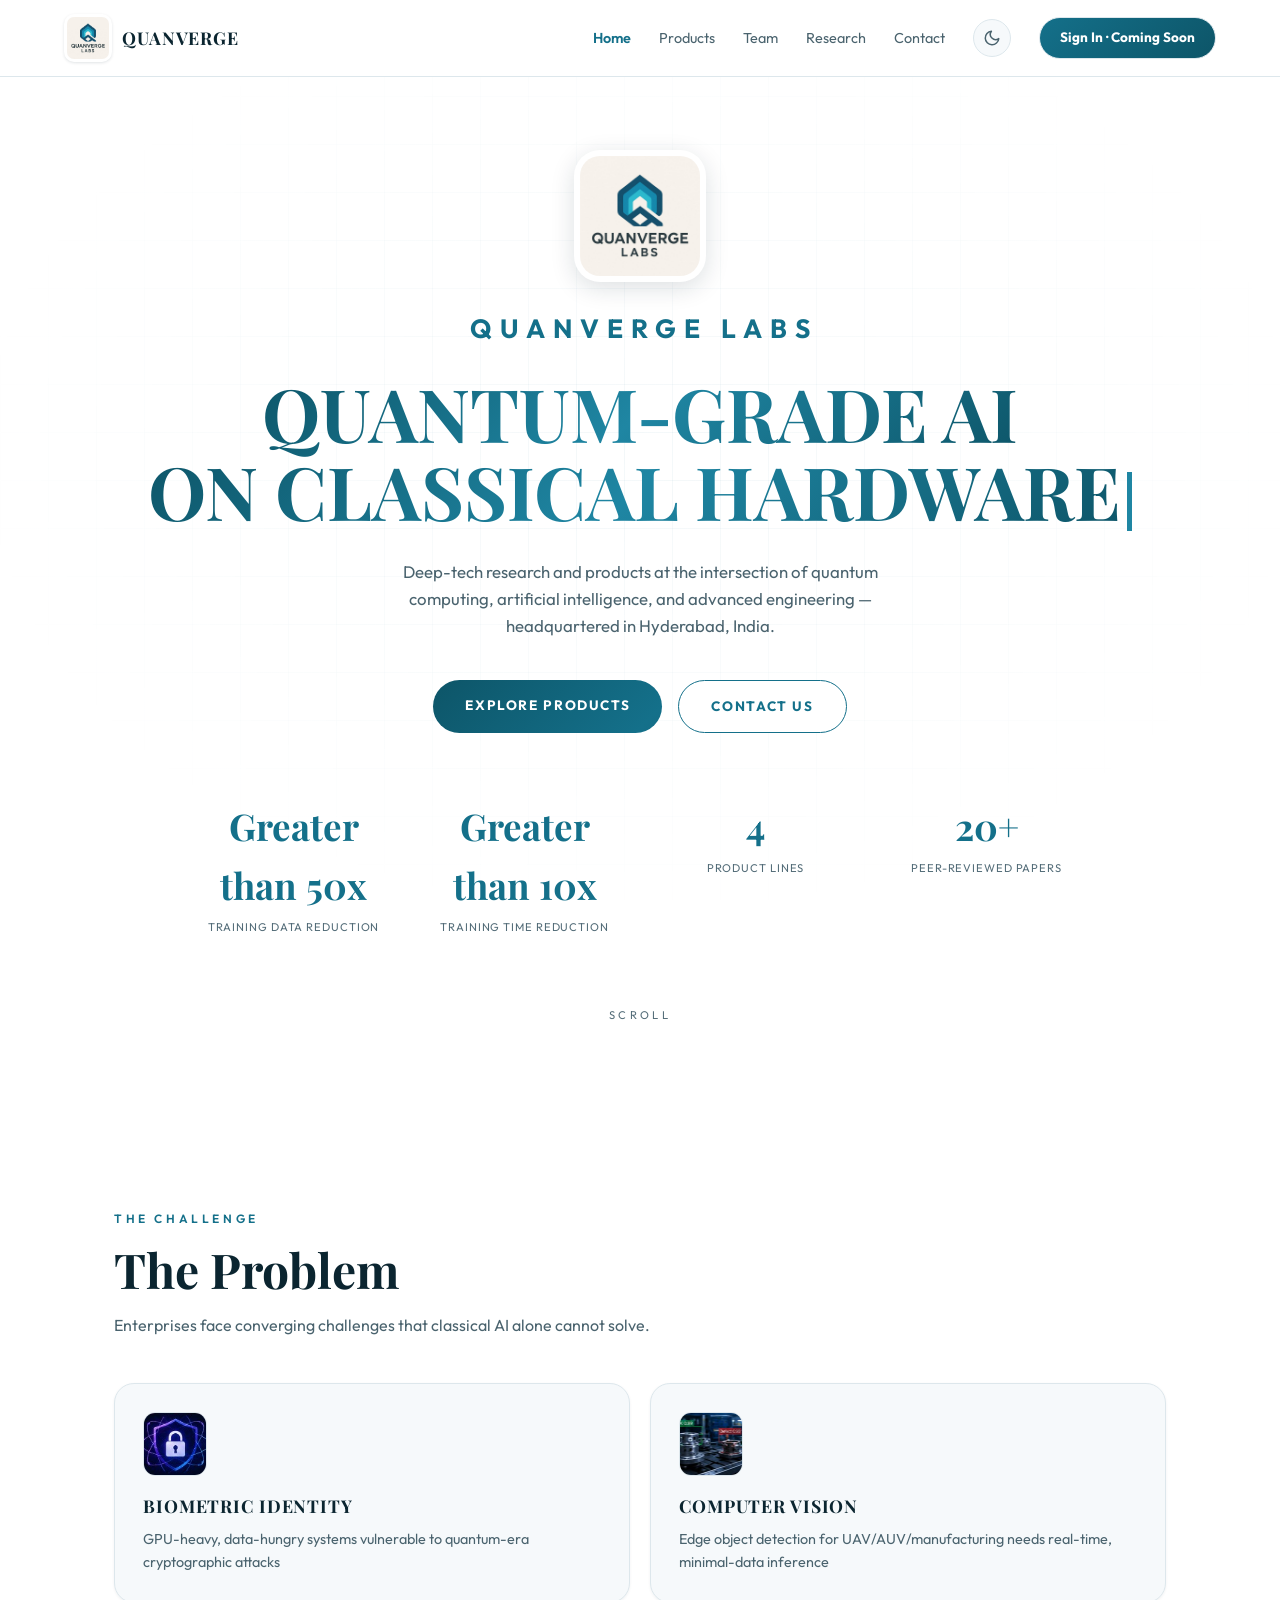
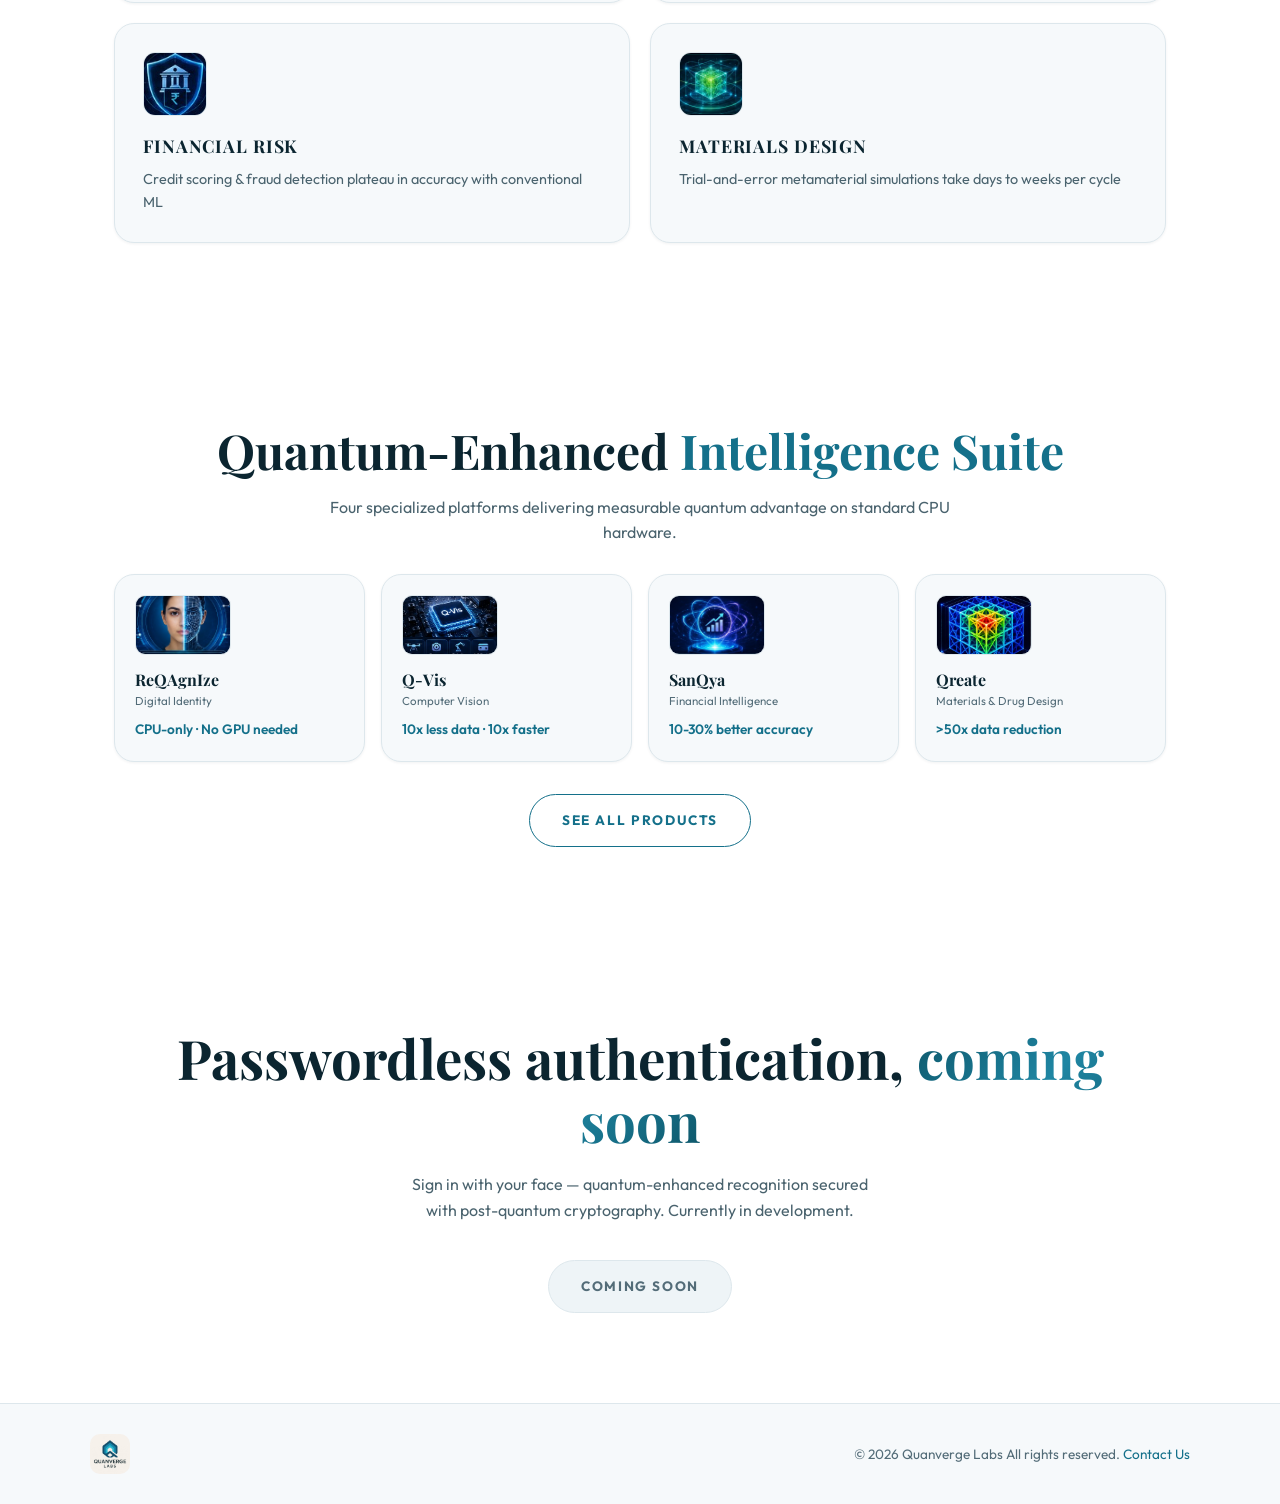
==== commit 801b08eb: "Soften the training time stat to "Greater than 10x" Matches the wording already used for the data re" ====
--- a/index.html
+++ b/index.html
@@ -125,7 +125,7 @@
       <div class="hero-stat-label">Training Data Reduction</div>
     </div>
     <div>
-      <div class="hero-stat-value">10x</div>
+      <div class="hero-stat-value">Greater than 10x</div>
       <div class="hero-stat-label">Training Time Reduction</div>
     </div>
     <div>
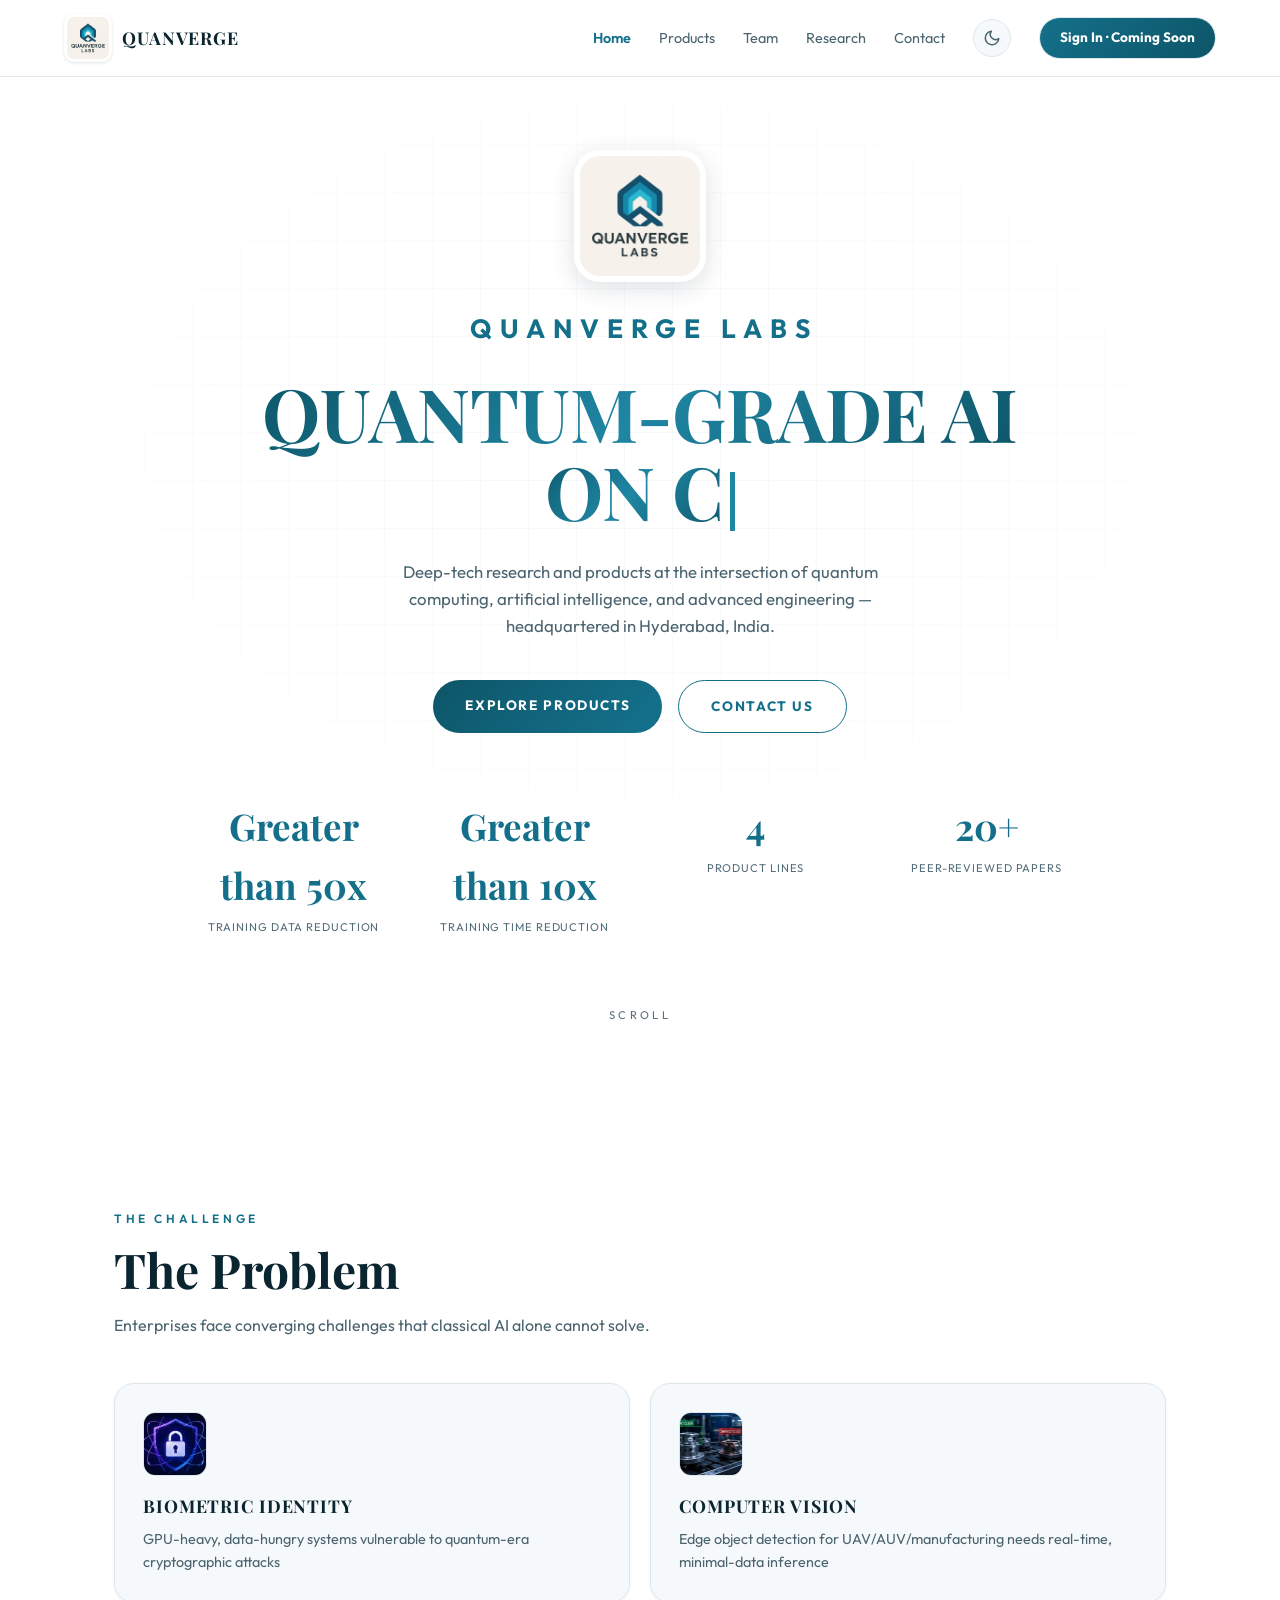
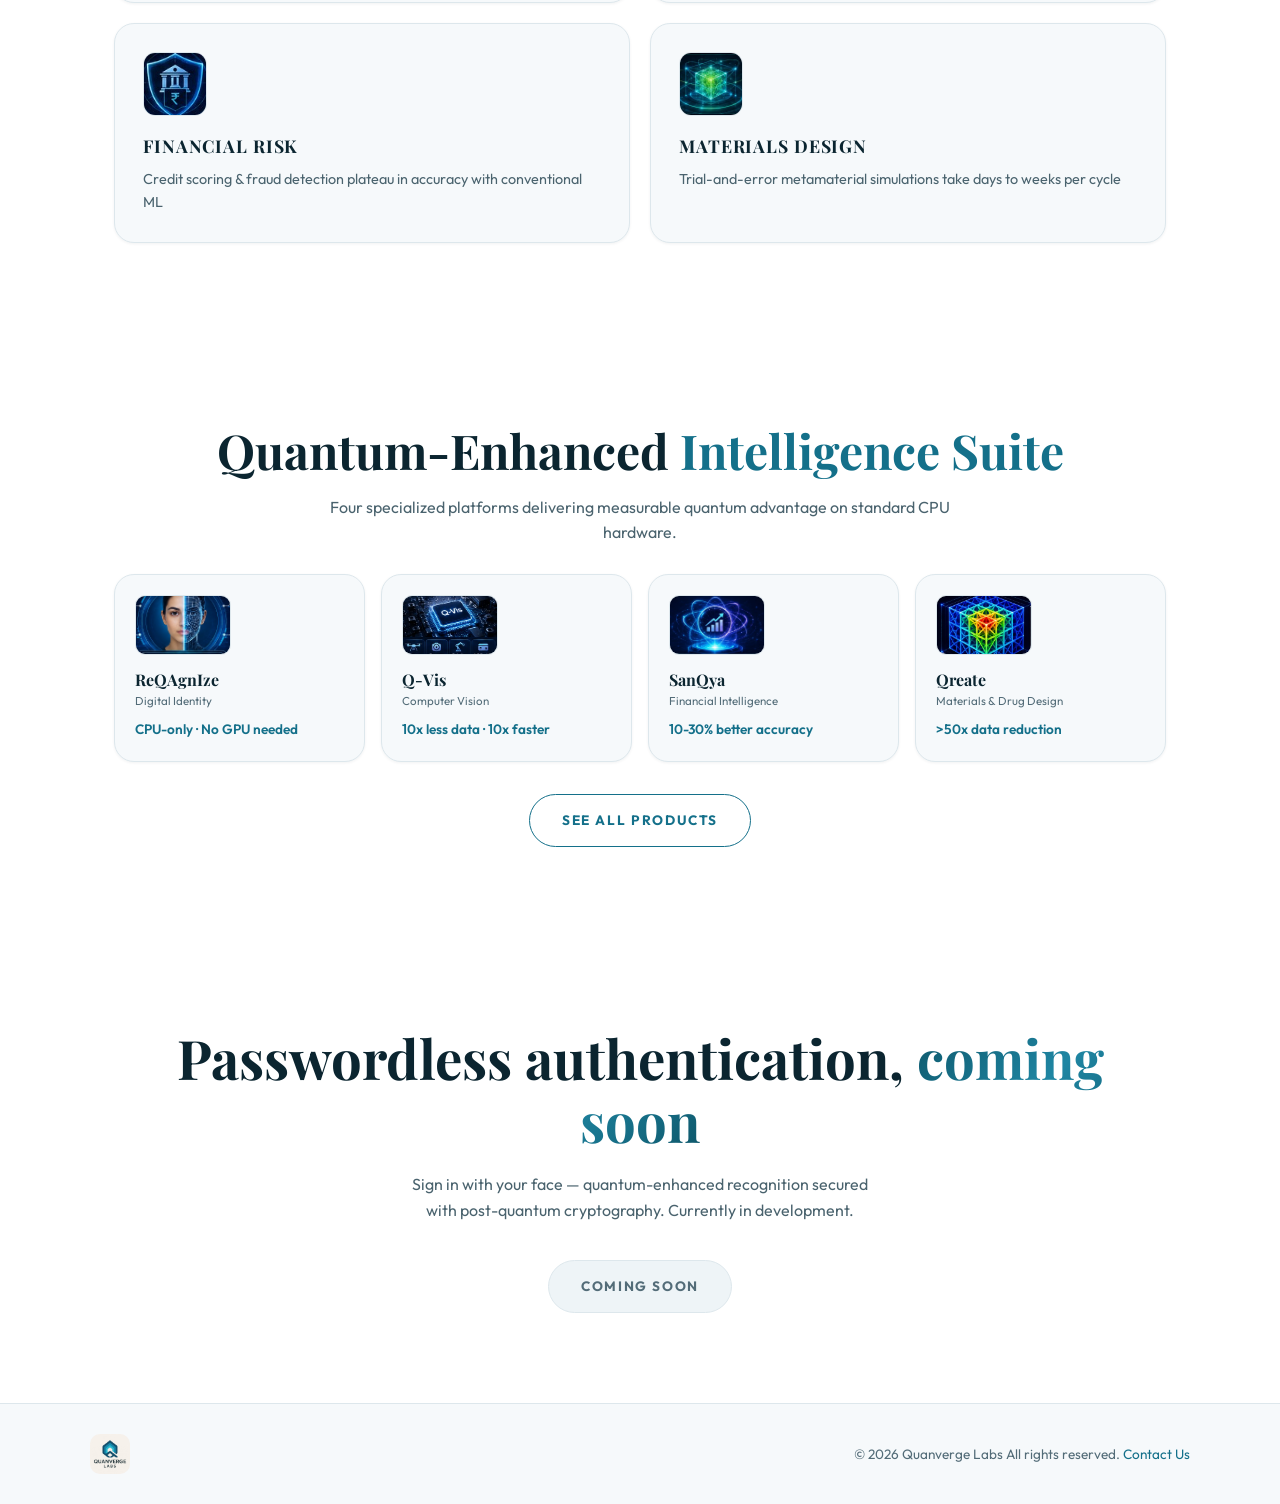
==== commit 9859b739: "Type the hero headline out instead of only blinking the caret The headline was static with a blinkin" ====
--- a/index.html
+++ b/index.html
@@ -102,7 +102,10 @@
     <span class="hero-eyebrow">Quanverge Labs</span>
   </div>
 
-  <h1 class="hero-title">
+  <!-- data-typewriter makes js/main.js type this out one character at a
+       time. Each .text-gradient span is one line. The text stays here in
+       full so it is still read by search engines and screen readers. -->
+  <h1 class="hero-title" data-typewriter>
     <span class="text-gradient">Quantum-Grade AI</span><br>
     <span class="text-gradient">on Classical Hardware</span><span class="caret"></span>
   </h1>
--- a/css/styles.css
+++ b/css/styles.css
@@ -558,6 +558,13 @@
   animation: blink 1s steps(1) infinite;
 }
 
+/* Stays solid while characters are being typed, the way a real cursor
+   does, and goes back to blinking once the line is finished. */
+.caret.is-typing {
+  animation: none;
+  opacity: 1;
+}
+
 @keyframes blink {
   0%, 49%   { opacity: 1; }
   50%, 100% { opacity: 0; }
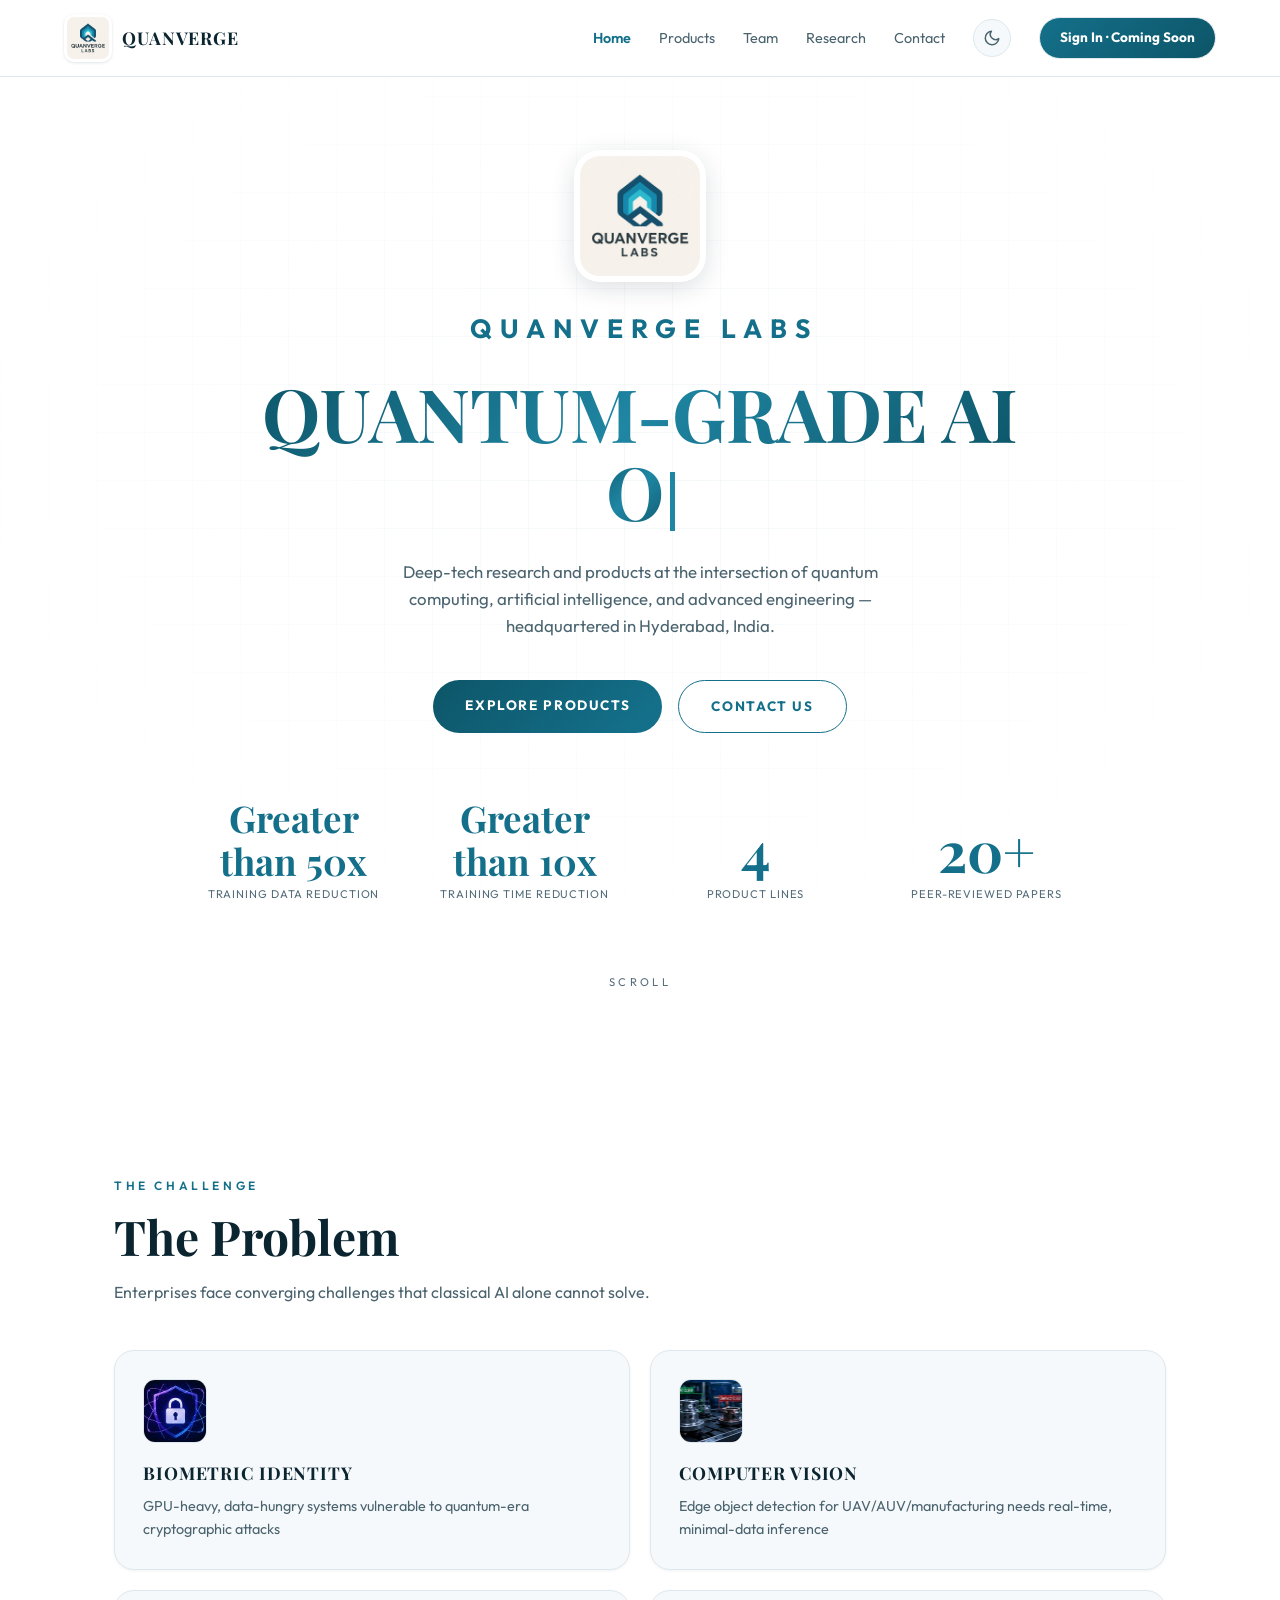
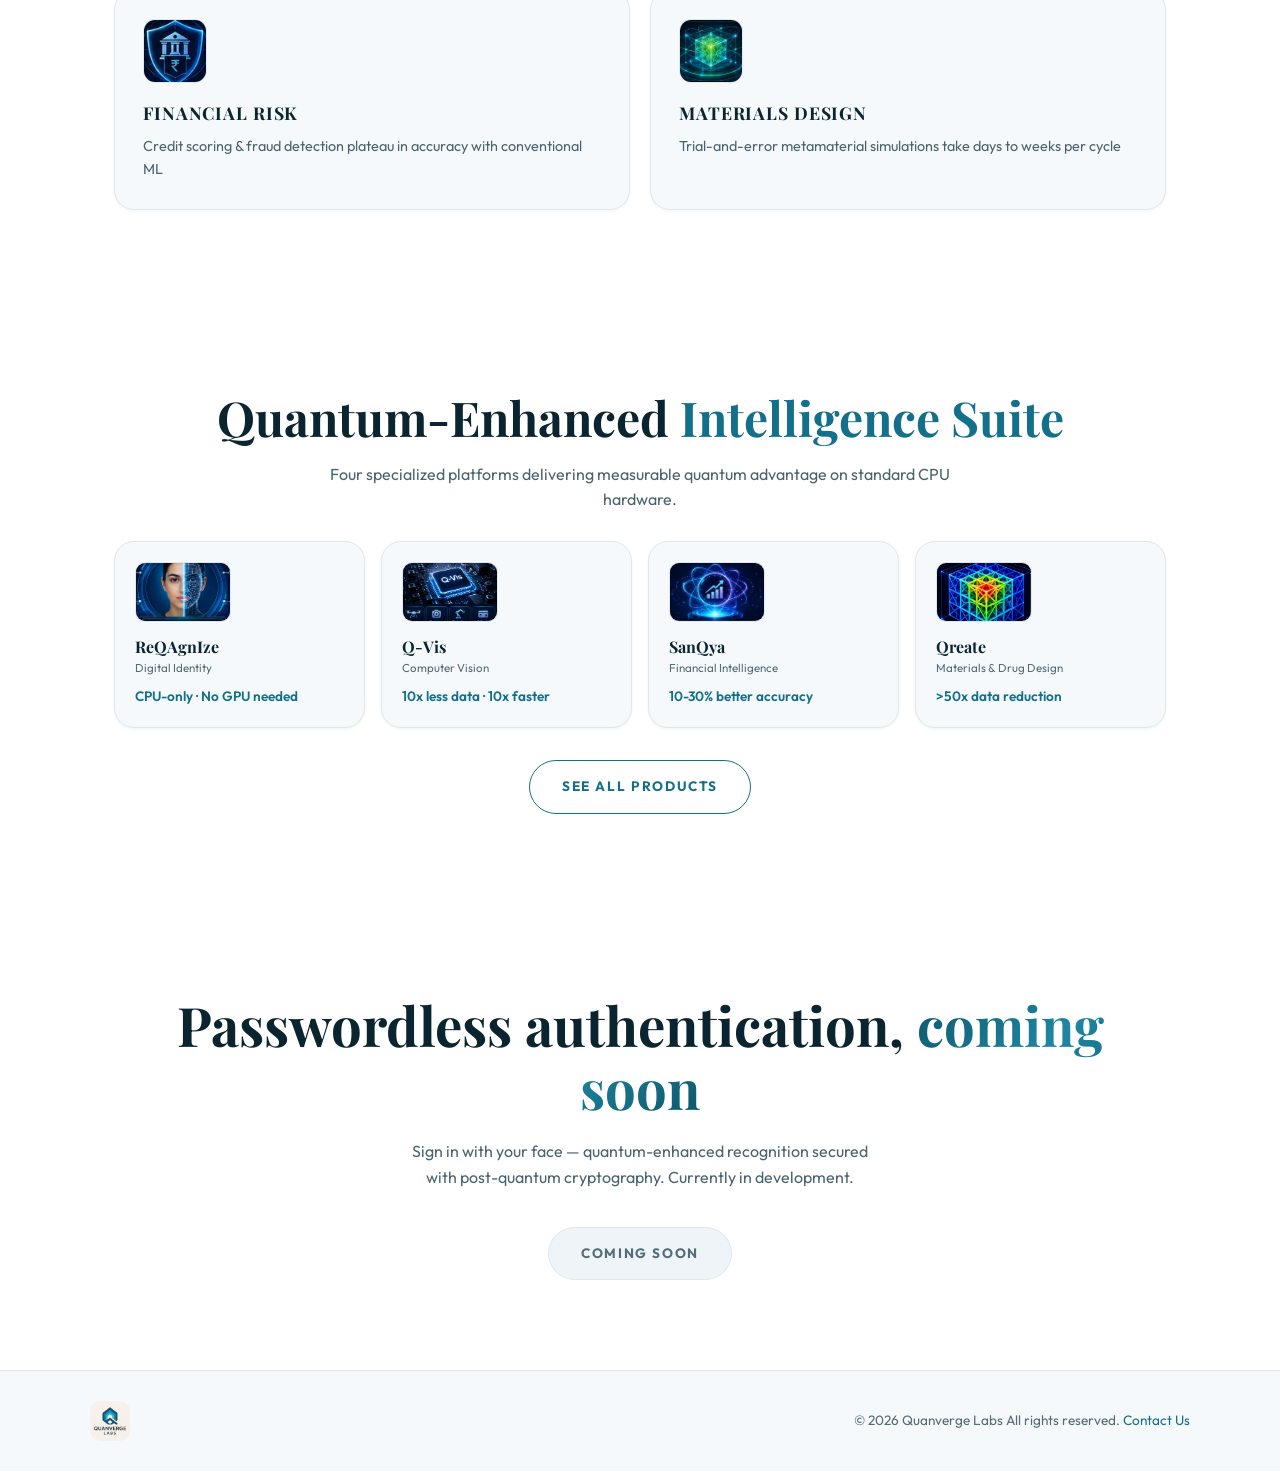
==== commit a2f0c2a3: "Fix the navbar in dark mode and balance the hero stat row The navigation bar had its background hard" ====
--- a/index.html
+++ b/index.html
@@ -132,11 +132,11 @@
       <div class="hero-stat-label">Training Time Reduction</div>
     </div>
     <div>
-      <div class="hero-stat-value">4</div>
+      <div class="hero-stat-value is-short">4</div>
       <div class="hero-stat-label">Product Lines</div>
     </div>
     <div>
-      <div class="hero-stat-value">20+</div>
+      <div class="hero-stat-value is-short">20+</div>
       <div class="hero-stat-label">Peer-Reviewed Papers</div>
     </div>
     <!-- <div>
--- a/css/styles.css
+++ b/css/styles.css
@@ -56,6 +56,10 @@
   --green:         #067a5b;   /*  5.1 : 1 */
   --green-soft:    #e7f6f1;
 
+  /* Navigation bar. Semi-transparent so the page shows through the blur,
+     which is why it needs its own variable rather than reusing --bg. */
+  --nav-bg:        rgba(255, 255, 255, 0.9);
+
   /* --- Fonts (loaded from Google Fonts in index.html) ---------------- */
   --font-body:     "Outfit", system-ui, sans-serif;
   --font-display:  "Playfair Display", Georgia, serif;
@@ -100,6 +104,8 @@
 
   --green:         #4ade80;   /*  9.7 : 1 */
   --green-soft:    #102c1f;
+
+  --nav-bg:        rgba(11, 26, 34, 0.9);
 
   color-scheme: dark;
 }
@@ -348,7 +354,7 @@
   left: 0;
   right: 0;
   z-index: 50;
-  background: rgba(255, 255, 255, 0.9);
+  background: var(--nav-bg);
   -webkit-backdrop-filter: blur(16px);
           backdrop-filter: blur(16px);
   border-bottom: 1px solid var(--border);
@@ -595,13 +601,23 @@
   gap: 24px;
   max-width: 900px;
   margin: 64px auto 0;
+  /* Values are different lengths, so some wrap to two lines and others
+     don't. Aligning to the bottom keeps every label on the same line. */
+  align-items: end;
 }
 
 .hero-stat-value {
   font-family: var(--font-display);
   font-size: clamp(1.6rem, 4vw, 2.3rem);
   font-weight: 700;
-  color: var(--brand);
+  line-height: 1.15;
+  color: var(--brand);
+}
+
+/* Short values like "4" or "20+" look lost next to a wrapped phrase such
+   as "Greater than 50x", so they are set larger to carry equal weight. */
+.hero-stat-value.is-short {
+  font-size: clamp(2.5rem, 6.5vw, 3.5rem);
 }
 
 .hero-stat-label {
@@ -1277,14 +1293,36 @@
 
 /* --- Research domain cards --- */
 
+/* Two rows: the three productized domains, then the two under active
+   research. Each row is its own grid, so the split stays correct if a
+   domain moves between them. */
 .domain-grid {
   display: grid;
-  grid-template-columns: repeat(2, 1fr);
   gap: 20px;
   margin-top: 36px;
 }
 
+.domain-grid.is-three { grid-template-columns: repeat(3, 1fr); }
+.domain-grid.is-two   { grid-template-columns: repeat(2, 1fr); margin-top: 20px; }
+
 .domain-card { padding: 28px; }
+
+/* Deliberately small: these sit beside a status pill and above a heading,
+   so they mark the card rather than dominate it. currentColor means they
+   pick up the brand colour and follow the theme with no extra rules. */
+.domain-icon {
+  width: 34px;
+  height: 34px;
+  display: block;
+  color: var(--brand);
+}
+
+.domain-card-top {
+  display: flex;
+  align-items: center;
+  justify-content: space-between;
+  gap: 14px;
+}
 
 .domain-card h2 {
   font-family: var(--font-display);
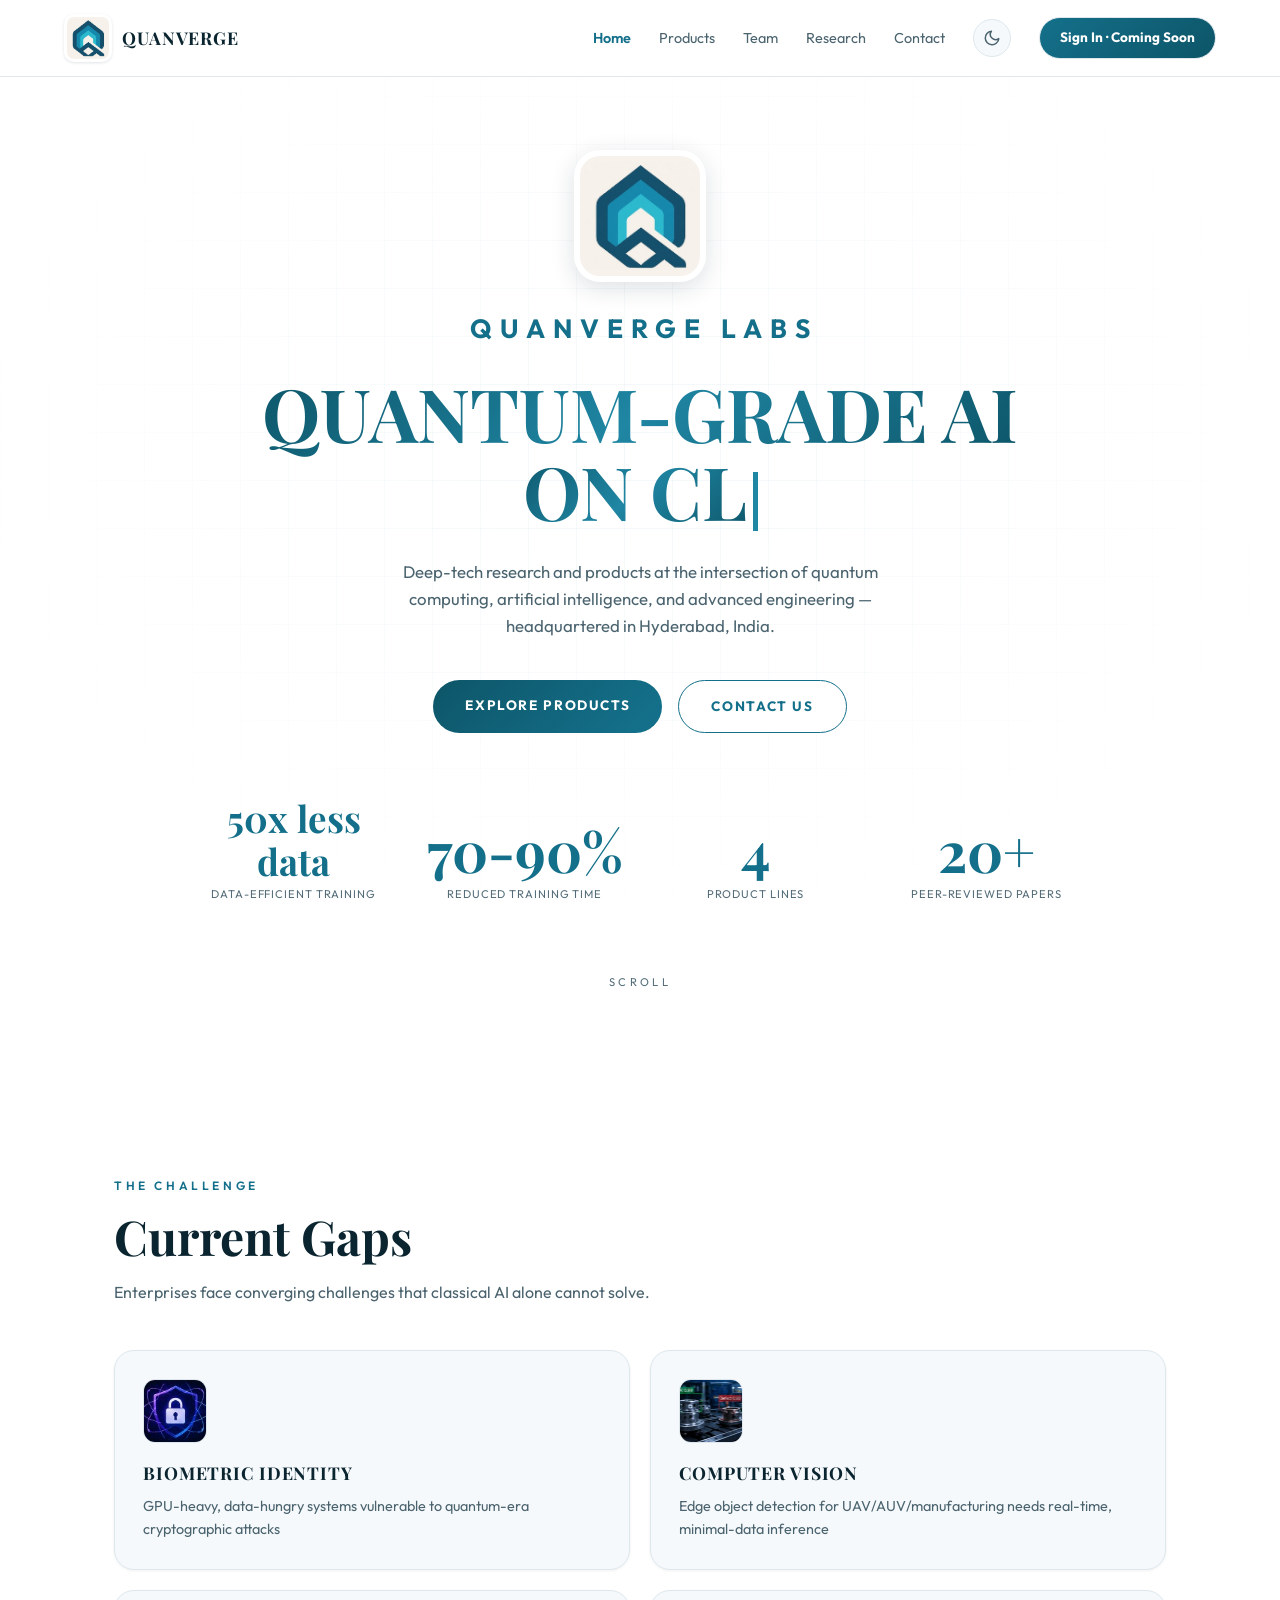
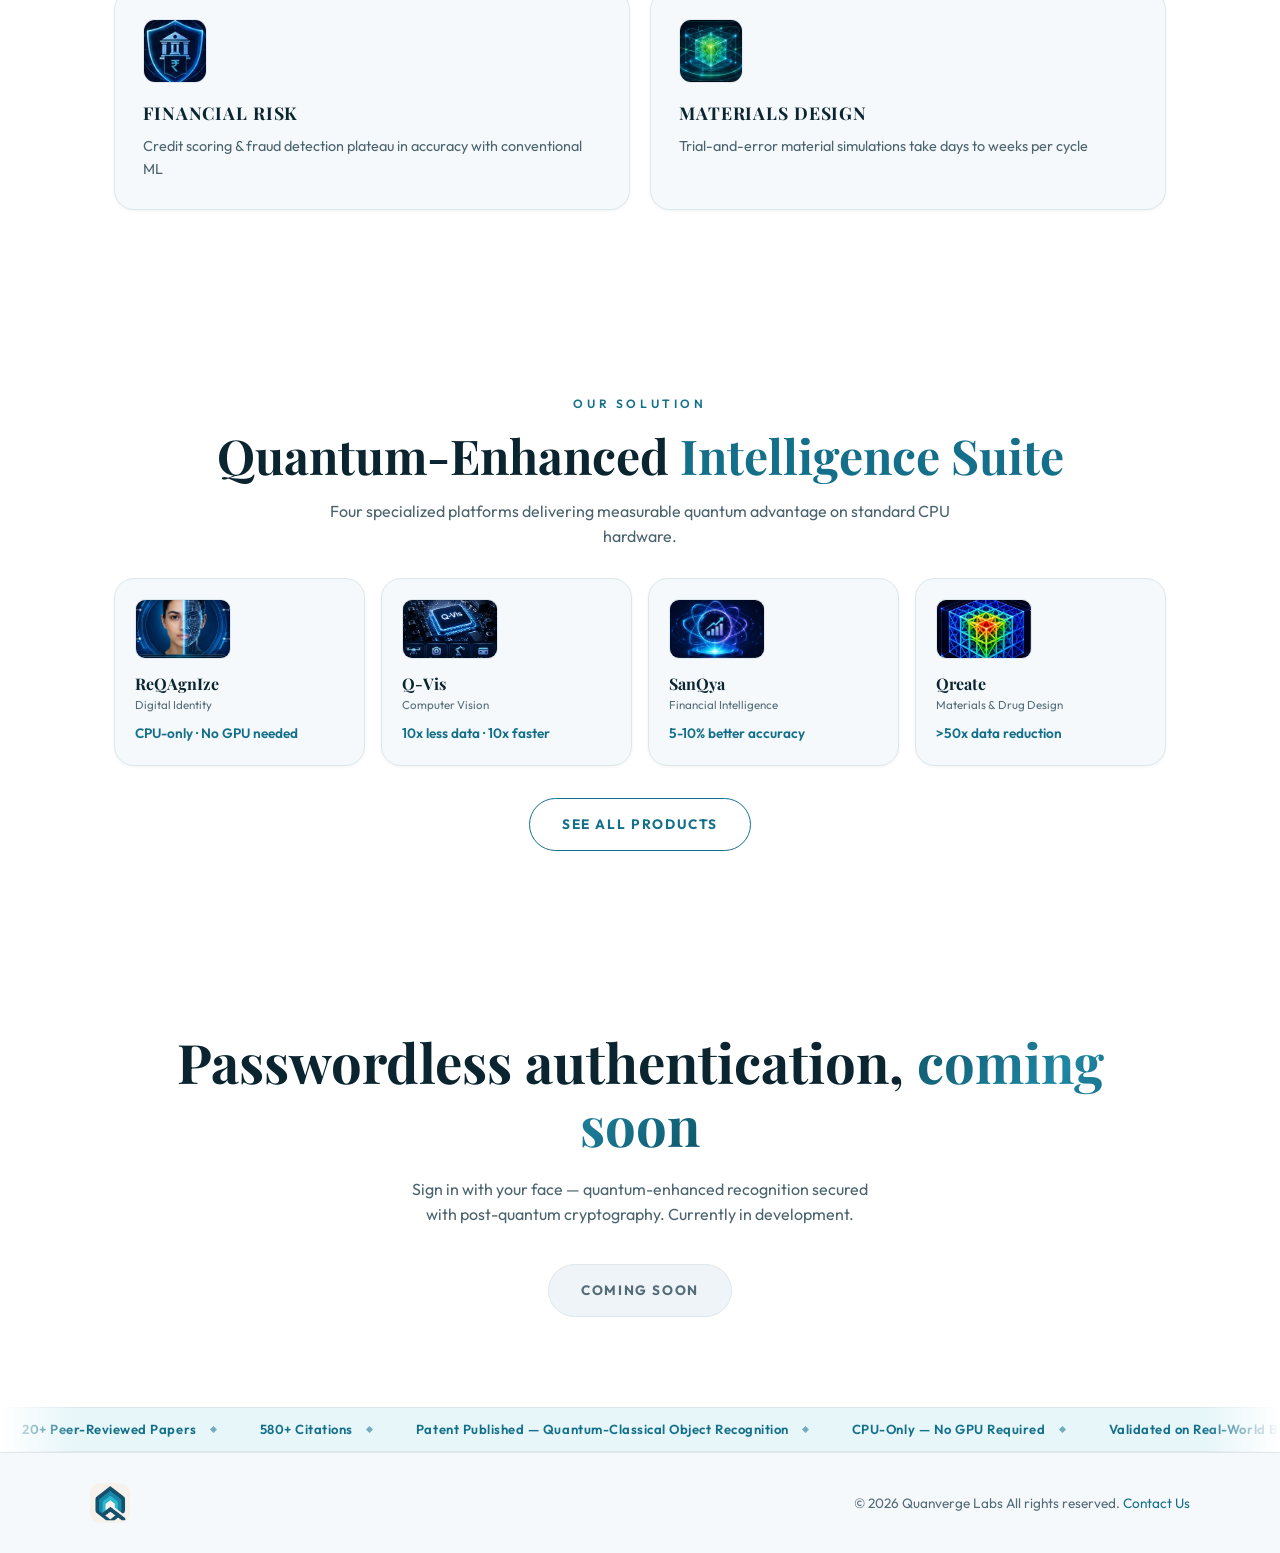
==== commit 5cc24bbd: "Rebrand to the new logo, rebuild dark mode, and widen device support Branding - New logo across all " ====
--- a/index.html
+++ b/index.html
@@ -38,7 +38,7 @@
         if (dark) {
           document.documentElement.dataset.theme = 'dark';
           var m = document.querySelector('meta[name="theme-color"]');
-          if (m) m.setAttribute('content', '#0b1a22');
+          if (m) m.setAttribute('content', '#061820');
         }
       } catch (e) { /* storage blocked - fall back to light */ }
     })();
@@ -59,7 +59,7 @@
   <div class="navbar-inner">
 
     <a href="index.html" class="navbar-logo">
-      <img src="images/QUANVERGE.jpeg" alt="Quanverge Labs logo">
+      <img src="images/logo-square.jpg" alt="Quanverge Labs logo">
       <span>Quanverge</span>
     </a>
 
@@ -96,7 +96,7 @@
     <span class="status-live"><span class="status-dot"></span>All Systems Operational</span>
   </div> -->
 
-  <img src="images/QUANVERGE.jpeg" alt="Quanverge Labs" class="hero-logo" width="132" height="132">
+  <img src="images/logo-square.jpg" alt="Quanverge Labs" class="hero-logo" width="132" height="132">
 
   <div>
     <span class="hero-eyebrow">Quanverge Labs</span>
@@ -124,12 +124,12 @@
   <!-- The five headline numbers -->
   <div class="hero-stats">
     <div>
-      <div class="hero-stat-value">Greater than 50x</div>
-      <div class="hero-stat-label">Training Data Reduction</div>
-    </div>
-    <div>
-      <div class="hero-stat-value">Greater than 10x</div>
-      <div class="hero-stat-label">Training Time Reduction</div>
+      <div class="hero-stat-value">50x less data</div>
+      <div class="hero-stat-label">Data-Efficient Training</div>
+    </div>
+    <div>
+      <div class="hero-stat-value is-short">70-90%</div>
+      <div class="hero-stat-label">Reduced Training Time</div>
     </div>
     <div>
       <div class="hero-stat-value is-short">4</div>
@@ -151,13 +151,13 @@
 
 
 <!-- ==========================================================================
-     THE PROBLEM
+     CURRENT GAPS
      ========================================================================== -->
 <section class="section">
 
   <div class="reveal">
     <span class="eyebrow">The Challenge</span>
-    <h2 class="section-heading">The Problem</h2>
+    <h2 class="section-heading">Current Gaps</h2>
     <p class="section-intro">
       Enterprises face converging challenges that classical AI alone cannot solve.
     </p>
@@ -186,7 +186,7 @@
     <div class="card problem-card reveal">
       <img class="problem-icon" src="images/problem-materials-design.jpg" alt="A glowing crystalline lattice cube" width="64" height="64" loading="lazy">
       <h3>Materials Design</h3>
-      <p>Trial-and-error metamaterial simulations take days to weeks per cycle</p>
+      <p>Trial-and-error material simulations take days to weeks per cycle</p>
     </div>
 
   </div>
@@ -199,6 +199,7 @@
 <section class="section">
 
   <div class="products-header reveal">
+    <span class="eyebrow">Our Solution</span>
     <h2 class="section-heading">Quantum-Enhanced <span class="text-brand">Intelligence Suite</span></h2>
     <p class="section-intro">
       Four specialized platforms delivering measurable quantum advantage on
@@ -226,7 +227,7 @@
       <img class="product-thumb" src="images/sanqya.jpg" alt="SanQya: a rising bar chart inside a sphere orbited by data paths" width="96" height="60" loading="lazy">
       <h4>SanQya</h4>
       <p class="category">Financial Intelligence</p>
-      <p class="metric">10-30% better accuracy</p>
+      <p class="metric">5-10% better accuracy</p>
     </a>
 
     <a class="card product-summary reveal" href="qreate.html">
@@ -267,9 +268,12 @@
 <!-- ==========================================================================
      FOOTER — also repeated on every page.
      ========================================================================== -->
+<div class="ticker" aria-hidden="true">
+  <div class="ticker-track"><span class="ticker-item">20+ Peer-Reviewed Papers</span><span class="ticker-item">580+ Citations</span><span class="ticker-item">Patent Published &mdash; Quantum-Classical Object Recognition</span><span class="ticker-item">CPU-Only &mdash; No GPU Required</span><span class="ticker-item">Validated on Real-World Bank Data</span><span class="ticker-item">6 Research Domains</span><span class="ticker-item">4 Product Lines</span><span class="ticker-item">20+ Peer-Reviewed Papers</span><span class="ticker-item">580+ Citations</span><span class="ticker-item">Patent Published &mdash; Quantum-Classical Object Recognition</span><span class="ticker-item">CPU-Only &mdash; No GPU Required</span><span class="ticker-item">Validated on Real-World Bank Data</span><span class="ticker-item">6 Research Domains</span><span class="ticker-item">4 Product Lines</span></div>
+</div>
 <footer class="footer">
   <div class="footer-inner">
-    <img src="images/QUANVERGE.jpeg" alt="Quanverge Labs logo">
+    <img src="images/logo-square.jpg" alt="Quanverge Labs logo">
     <p>
       &copy; <span id="year"></span> Quanverge Labs 
       All rights reserved. <a href="contact.html">Contact Us</a>
--- a/css/styles.css
+++ b/css/styles.css
@@ -13,8 +13,8 @@
      8. Team
      9. Research
     10. Contact
-    11. Final call-to-action & footer
-    12. Mobile layout
+    11. Ticker, final call-to-action & footer
+    12. Responsive layout (TV, tablet, phone, small phone)
     13. Reduced-motion support
    ========================================================================== */
 
@@ -77,37 +77,47 @@
    these, so nothing below needs to know which theme is active.
 
    The switch is driven by a data-theme attribute on <html>, set by
-   js/main.js. Ratios below are measured against --bg (#0b1a22).
+   js/main.js. Ratios below are measured against --bg (#061820).
 
    Note the brand colour flips: the logo's bright cyan (#2fc6d6) is
    unreadable on white but excellent on dark, so dark mode uses it
    directly instead of the darkened teal.                                  */
 
 :root[data-theme="dark"] {
-  --bg:            #0b1a22;
-  --surface:       #12262f;
-  --surface-2:     #17303b;
-  --border:        #23414e;
-
-  --text:          #eef6f8;   /* 15.0 : 1 */
-  --text-muted:    #a8c2cc;   /*  8.4 : 1 */
-  --text-faint:    #8aa6b2;   /*  6.1 : 1 */
-
-  --brand:         #4fd8e8;   /* 10.0 : 1  links, small text */
-  --brand-strong:  #8fe9f3;   /*           hover — brighter on dark */
-  --brand-heading: #4fd8e8;
-  --brand-fill:    #2fc6d6;
-  --brand-soft:    #10333d;   /*           badge / pill backgrounds */
-
-  --accent:        #f0b44e;   /*  9.9 : 1  ROI figures */
-  --accent-soft:   #2e2412;
-
-  --green:         #4ade80;   /*  9.7 : 1 */
-  --green-soft:    #102c1f;
-
-  --nav-bg:        rgba(11, 26, 34, 0.9);
+  /* Grounds are the logo's deep navy-teal (#15516d, hue 199) stepped down
+     in lightness, so the dark theme carries the brand's colour instead of
+     the near-neutral grey it used before. */
+  --bg:            #061820;
+  --surface:       #092531;
+  --surface-2:     #0d3142;
+  --border:        #134b64;
+
+  --text:          #eaf4f8;   /* 16.2 : 1 */
+  --text-muted:    #a5c3ce;   /*  9.8 : 1 */
+  --text-faint:    #86a5b2;   /*  6.9 : 1 */
+
+  --brand:         #4ecfe4;   /*  9.8 : 1  links, small text */
+  --brand-strong:  #8ae5f2;   /* 12.6 : 1  hover — brighter on dark */
+  --brand-heading: #4ecfe4;
+  --brand-fill:    #2cb9cd;   /*           the logo's own bright cyan */
+  --brand-soft:    #0d3646;   /*           badge / pill backgrounds */
+
+  --accent:        #f0b44e;   /*  9.8 : 1  ROI figures */
+  --accent-soft:   #2b2312;
+
+  --green:         #4ade80;   /* 10.4 : 1 */
+  --green-soft:    #0d2a1d;
+
+  --nav-bg:        rgba(6, 24, 32, 0.9);
 
   color-scheme: dark;
+}
+
+/* The headline gradient runs between two pale cyans, which flattens into a
+   single wash on a dark ground. Widening it to the logo's mid teal keeps
+   the sweep visible. */
+:root[data-theme="dark"] .text-gradient {
+  background: linear-gradient(135deg, #8ae5f2 0%, #2cb9cd 50%, #8ae5f2 100%);
 }
 
 
@@ -330,7 +340,6 @@
   flex-shrink: 0;
 }
 
-.monogram-lg { width: 72px; height: 72px; font-size: 1.5rem; border-radius: 50%; }
 
 /* Elements start invisible and fade upwards when scrolled into view.
    The .is-visible class is added by js/main.js. */
@@ -553,27 +562,23 @@
   text-transform: uppercase;
 }
 
-/* The blinking cursor after the headline */
+/* The cursor that follows the headline as it types. Hidden by default and
+   only shown while typing, so it disappears once the line is finished
+   rather than blinking away above the description. Hiding it here also
+   means it never appears at all if JavaScript doesn't run. */
 .caret {
-  display: inline-block;
+  display: none;
   width: 5px;
   height: 0.8em;
   margin-left: 6px;
   background: var(--brand-heading);
   vertical-align: middle;
-  animation: blink 1s steps(1) infinite;
-}
-
-/* Stays solid while characters are being typed, the way a real cursor
-   does, and goes back to blinking once the line is finished. */
+}
+
+/* js/main.js adds this while the headline is being written, and removes it
+   when the last character lands. */
 .caret.is-typing {
-  animation: none;
-  opacity: 1;
-}
-
-@keyframes blink {
-  0%, 49%   { opacity: 1; }
-  50%, 100% { opacity: 0; }
+  display: inline-block;
 }
 
 .hero-subtitle {
@@ -822,6 +827,107 @@
 }
 .viz-drift { animation: viz-drift 6s ease-in-out infinite; }
 
+/* The product's own artwork beside its name, replacing the letter chip */
+.product-mark {
+  width: 72px;
+  height: 72px;
+  border-radius: 16px;
+  object-fit: cover;
+  background: #0b1a22;
+  border: 1px solid var(--border);
+  flex-shrink: 0;
+}
+
+/* --- Opening the ROI calculator ---------------------------------------
+   This used to be a line of text that read like a footnote. As a full
+   card it announces itself, and the bars in the icon rise on hover to
+   suggest what is behind it. */
+
+.roi-open {
+  display: flex;
+  align-items: center;
+  gap: 16px;
+  width: 100%;
+  margin-top: 28px;
+  padding: 18px 20px;
+  text-align: left;
+  border: 1px solid var(--brand);
+  border-radius: 14px;
+  background: var(--brand-soft);
+  color: var(--brand);
+  transition: background-color 0.25s, box-shadow 0.25s, transform 0.25s;
+}
+
+.roi-open:hover {
+  box-shadow: 0 6px 18px rgba(20, 112, 138, 0.18);
+  transform: translateY(-1px);
+}
+
+.roi-icon,
+.roi-chevron {
+  width: 26px;
+  height: 26px;
+  flex-shrink: 0;
+}
+
+.roi-chevron {
+  width: 20px;
+  height: 20px;
+  margin-left: auto;
+  transition: transform 0.3s;
+}
+
+.roi-open[aria-expanded="true"] .roi-chevron { transform: rotate(180deg); }
+
+.roi-open-text { display: block; }
+
+.roi-open-title {
+  display: block;
+  font-size: 0.95rem;
+  font-weight: 700;
+  letter-spacing: 0.02em;
+}
+
+.roi-open-hint {
+  display: block;
+  margin-top: 2px;
+  font-size: 0.8rem;
+  font-weight: 400;
+  color: var(--text-muted);
+}
+
+/* Bars grow on hover, staggered so they read as a chart filling in */
+.roi-bar {
+  transform-origin: bottom;
+  transition: transform 0.35s cubic-bezier(0.22, 1, 0.36, 1);
+}
+
+.roi-open:hover .roi-bar-1 { transform: scaleY(1.45); }
+.roi-open:hover .roi-bar-2 { transform: scaleY(1.25); transition-delay: 0.05s; }
+.roi-open:hover .roi-bar-3 { transform: scaleY(1.6);  transition-delay: 0.1s; }
+
+/* --- Scan overlay on the ReQAgnIze photo -------------------------------
+   Sits on top of the artwork rather than replacing it: a beam sweeping
+   down the frame, reticle corners and pulsing detection points. */
+
+.scan-frame { position: relative; }
+
+.scan-overlay {
+  position: absolute;
+  inset: 0;
+  width: 100%;
+  height: 100%;
+  pointer-events: none;
+  border-radius: inherit;
+}
+
+@keyframes scan-sweep {
+  0%, 100% { transform: translateY(4%); }
+  50%      { transform: translateY(88%); }
+}
+
+.scan-beam { animation: scan-sweep 4.5s ease-in-out infinite; }
+
 /* The body of a single product page */
 .product-detail { padding: 34px; }
 
@@ -994,29 +1100,6 @@
 
 /* --- ROI calculator --- */
 
-.roi-toggle {
-  display: flex;
-  align-items: center;
-  gap: 10px;
-  margin-top: 26px;
-  font-size: 0.85rem;
-  font-weight: 700;
-  letter-spacing: 0.05em;
-  text-transform: uppercase;
-  color: var(--brand);
-  transition: color 0.2s;
-}
-
-.roi-toggle:hover { color: var(--brand-strong); }
-
-/* The "+" rotates into an "×" when the panel is open */
-.roi-toggle .plus {
-  display: inline-block;
-  font-size: 1.2rem;
-  transition: transform 0.3s;
-}
-
-.roi-toggle[aria-expanded="true"] .plus { transform: rotate(45deg); }
 
 .roi-panel {
   display: none;
@@ -1535,6 +1618,57 @@
 
 .final-cta .btn { margin-top: 36px; }
 
+/* --- Scrolling proof-point ticker --------------------------------------
+   The list is written twice in the HTML and the strip slides exactly half
+   its width, so the second copy lands where the first began and the loop
+   has no visible seam. */
+
+.ticker {
+  overflow: hidden;
+  border-top: 1px solid var(--border);
+  border-bottom: 1px solid var(--border);
+  background: var(--brand-soft);
+  padding: 11px 0;
+  /* Fade both ends so items appear and leave rather than being cut off */
+  -webkit-mask-image: linear-gradient(90deg, transparent, #000 6%, #000 94%, transparent);
+          mask-image: linear-gradient(90deg, transparent, #000 6%, #000 94%, transparent);
+}
+
+.ticker-track {
+  display: flex;
+  width: max-content;
+  animation: ticker-scroll 42s linear infinite;
+}
+
+.ticker:hover .ticker-track { animation-play-state: paused; }
+
+@keyframes ticker-scroll {
+  from { transform: translateX(0); }
+  to   { transform: translateX(-50%); }
+}
+
+.ticker-item {
+  display: inline-flex;
+  align-items: center;
+  gap: 14px;
+  padding: 0 22px;
+  font-size: 0.82rem;
+  font-weight: 600;
+  letter-spacing: 0.04em;
+  color: var(--brand);
+  white-space: nowrap;
+}
+
+/* Diamond separator between items */
+.ticker-item::after {
+  content: "";
+  width: 5px;
+  height: 5px;
+  transform: rotate(45deg);
+  background: var(--brand);
+  opacity: 0.55;
+}
+
 .footer {
   border-top: 1px solid var(--border);
   background: var(--surface);
@@ -1563,8 +1697,68 @@
 .footer-inner a:hover { color: var(--brand-strong); }
 
 
-/* 12. MOBILE LAYOUT ========================================================
-   Anything inside this block only applies on screens 860px wide or less.   */
+/* 12. RESPONSIVE LAYOUT ====================================================
+   Four sizes, smallest rule last so the narrower ones win:
+
+     >= 1600px   large monitors and TVs
+     861-1100px  tablets and small laptops
+     <= 860px    phones and narrow tablets
+     <= 480px    small phones
+   ========================================================================== */
+
+
+/* --- Large monitors and TVs ------------------------------------------
+   The layout otherwise stops at 1100px and strands a big screen in
+   whitespace. Widen the container and scale the type, since a TV is read
+   from across the room rather than at arm's length. */
+
+@media (min-width: 1600px) {
+  :root { --max-width: 1400px; }
+
+  .section { padding: 120px 40px; }
+  .page-header { padding-top: 170px; }
+
+  body { font-size: 1.08rem; }
+
+  .hero-title { font-size: clamp(4rem, 5.5vw, 6rem); }
+  .hero-subtitle { max-width: 720px; font-size: 1.2rem; }
+  .hero-logo { width: 170px; height: 170px; }
+  .hero-stats { max-width: 1150px; }
+
+  .section-heading { font-size: clamp(2.6rem, 3.4vw, 3.8rem); }
+  .section-intro { max-width: 760px; font-size: 1.1rem; }
+
+  .navbar-inner { max-width: 1560px; }
+  .footer-inner { max-width: 1400px; }
+
+  /* The product visual is capped small on purpose, but at this size it can
+     take a little more room without dominating. */
+  .section > .product-viz,
+  .section > .product-figure { max-width: 440px; }
+  .product-figure.is-native { max-width: 380px; }
+}
+
+@media (min-width: 2400px) {
+  :root { --max-width: 1700px; }
+  body { font-size: 1.18rem; }
+  .navbar-inner { max-width: 1860px; }
+}
+
+
+/* --- Tablets and small laptops ---------------------------------------
+   Three-column grids step down to two here, rather than dropping straight
+   from three to one at the phone breakpoint. */
+
+@media (max-width: 1100px) and (min-width: 861px) {
+  .domain-grid.is-three,
+  .product-summary-grid,
+  .team-grid {
+    grid-template-columns: repeat(2, 1fr);
+  }
+}
+
+
+/* --- Phones and narrow tablets --------------------------------------- */
 
 @media (max-width: 860px) {
 
@@ -1633,6 +1827,47 @@
   .footer-inner { flex-direction: column; text-align: center; }
 }
 
+/* --- Small phones -----------------------------------------------------
+   Tighter spacing and smaller type, so a 360px screen doesn't spend most
+   of its width on padding. */
+
+@media (max-width: 480px) {
+  .section { padding: 44px 16px; }
+  .page-header { padding-top: 96px; }
+
+  .hero { padding-top: 104px; }
+  .hero-logo { width: 78px; height: 78px; border-radius: 16px; }
+  .hero-title { font-size: clamp(1.9rem, 9vw, 2.4rem); }
+  .hero-subtitle { font-size: 0.95rem; }
+  .hero-eyebrow { font-size: 0.95rem; letter-spacing: 0.2em; }
+
+  /* Two stats per row rather than four cramped ones */
+  .hero-stats { grid-template-columns: repeat(2, 1fr); gap: 18px; margin-top: 40px; }
+  .hero-stat-value { font-size: 1.4rem; }
+  .hero-stat-value.is-short { font-size: 2rem; }
+
+  .hero-buttons { flex-direction: column; align-items: stretch; }
+  .hero-buttons .btn,
+  .hero-buttons .btn-outline { text-align: center; padding: 14px 20px; }
+
+  .section-heading { font-size: clamp(1.6rem, 7vw, 2rem); }
+
+  .card, .problem-card, .domain-card, .team-card { padding: 20px; }
+  .product-detail, .profile-body { padding: 20px; }
+
+  /* Slider value sits under its label instead of fighting for the same row */
+  .roi-control-label { flex-direction: column; align-items: flex-start; gap: 2px; }
+  .roi-panel { padding: 18px; }
+  .roi-open { padding: 14px 16px; gap: 12px; }
+  .roi-open-hint { display: none; }
+
+  .metric-strip { grid-template-columns: repeat(2, 1fr); padding: 16px; }
+  .product-mark { width: 56px; height: 56px; }
+
+  .ticker-item { font-size: 0.75rem; padding: 0 14px; }
+}
+
+
 
 /* 13. REDUCED-MOTION SUPPORT ===============================================
    Some people set their device to reduce motion (it can cause nausea or
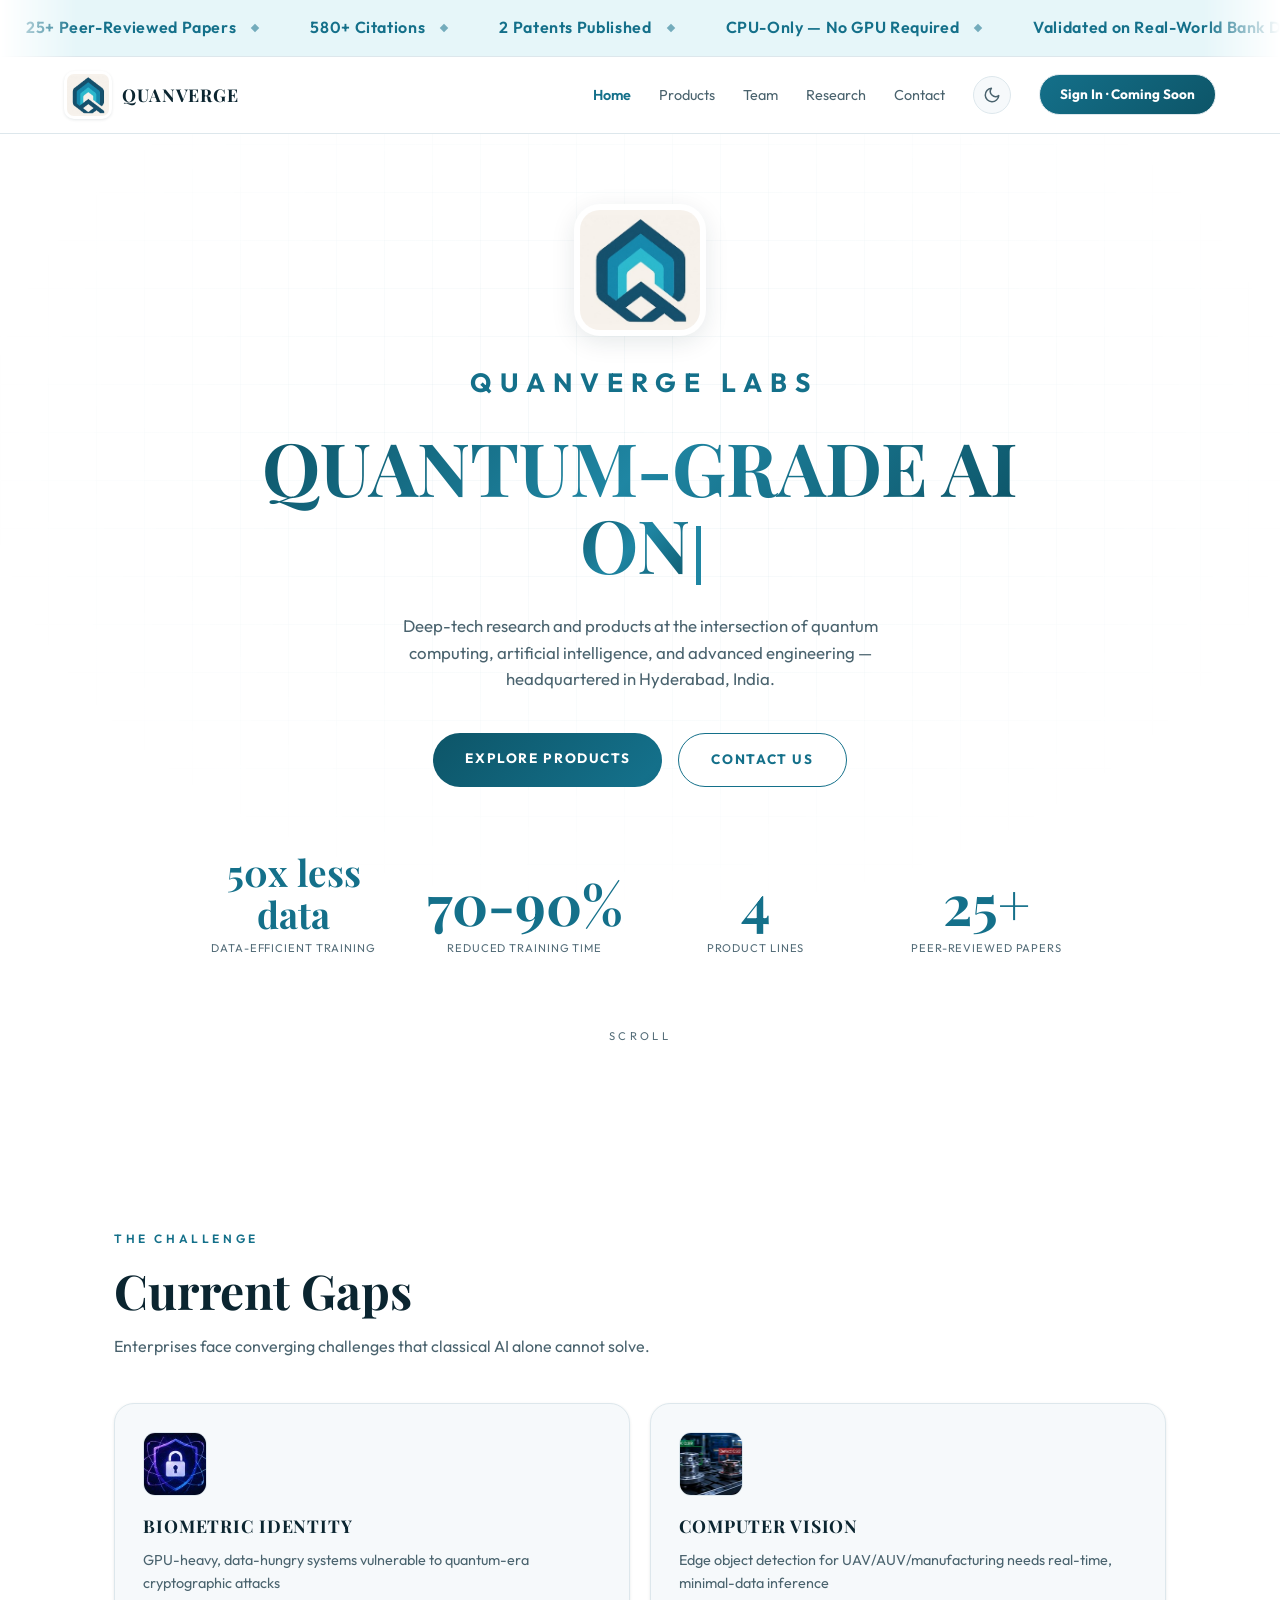
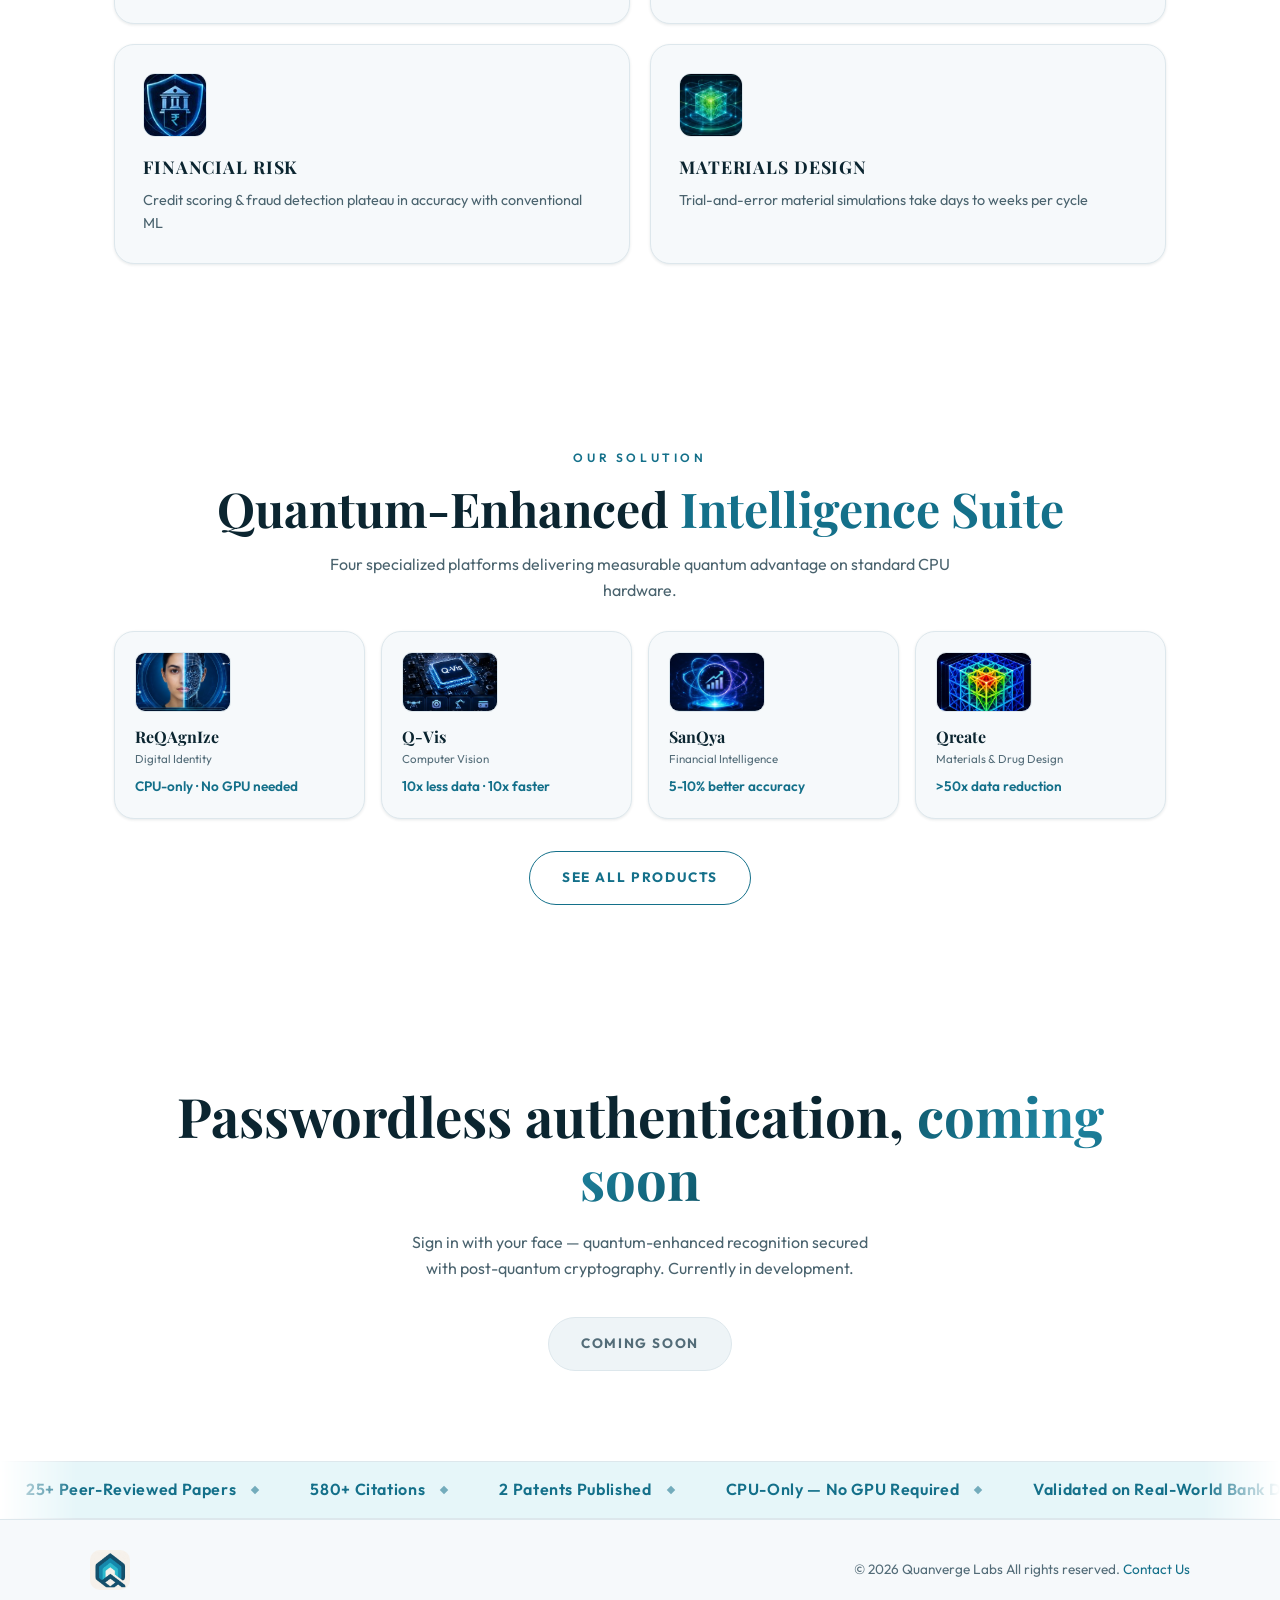
==== commit e7d8ab81: "Repair dark mode, add a header ticker, and update the bios Dark mode - The palette was fine; eight c" ====
--- a/index.html
+++ b/index.html
@@ -55,6 +55,10 @@
      change into the other pages too. The only difference between pages is
      which link carries class="is-current".
      ========================================================================== -->
+<div class="ticker ticker-header" aria-hidden="true">
+  <div class="ticker-track"><span class="ticker-item">25+ Peer-Reviewed Papers</span><span class="ticker-item">580+ Citations</span><span class="ticker-item">2 Patents Published</span><span class="ticker-item">CPU-Only &mdash; No GPU Required</span><span class="ticker-item">Validated on Real-World Bank Data</span><span class="ticker-item">6 Research Domains</span><span class="ticker-item">4 Product Lines</span><span class="ticker-item">25+ Peer-Reviewed Papers</span><span class="ticker-item">580+ Citations</span><span class="ticker-item">2 Patents Published</span><span class="ticker-item">CPU-Only &mdash; No GPU Required</span><span class="ticker-item">Validated on Real-World Bank Data</span><span class="ticker-item">6 Research Domains</span><span class="ticker-item">4 Product Lines</span></div>
+</div>
+
 <nav class="navbar">
   <div class="navbar-inner">
 
@@ -136,7 +140,7 @@
       <div class="hero-stat-label">Product Lines</div>
     </div>
     <div>
-      <div class="hero-stat-value is-short">20+</div>
+      <div class="hero-stat-value is-short">25+</div>
       <div class="hero-stat-label">Peer-Reviewed Papers</div>
     </div>
     <!-- <div>
@@ -269,7 +273,7 @@
      FOOTER — also repeated on every page.
      ========================================================================== -->
 <div class="ticker" aria-hidden="true">
-  <div class="ticker-track"><span class="ticker-item">20+ Peer-Reviewed Papers</span><span class="ticker-item">580+ Citations</span><span class="ticker-item">Patent Published &mdash; Quantum-Classical Object Recognition</span><span class="ticker-item">CPU-Only &mdash; No GPU Required</span><span class="ticker-item">Validated on Real-World Bank Data</span><span class="ticker-item">6 Research Domains</span><span class="ticker-item">4 Product Lines</span><span class="ticker-item">20+ Peer-Reviewed Papers</span><span class="ticker-item">580+ Citations</span><span class="ticker-item">Patent Published &mdash; Quantum-Classical Object Recognition</span><span class="ticker-item">CPU-Only &mdash; No GPU Required</span><span class="ticker-item">Validated on Real-World Bank Data</span><span class="ticker-item">6 Research Domains</span><span class="ticker-item">4 Product Lines</span></div>
+  <div class="ticker-track"><span class="ticker-item">25+ Peer-Reviewed Papers</span><span class="ticker-item">580+ Citations</span><span class="ticker-item">2 Patents Published</span><span class="ticker-item">CPU-Only &mdash; No GPU Required</span><span class="ticker-item">Validated on Real-World Bank Data</span><span class="ticker-item">6 Research Domains</span><span class="ticker-item">4 Product Lines</span><span class="ticker-item">25+ Peer-Reviewed Papers</span><span class="ticker-item">580+ Citations</span><span class="ticker-item">2 Patents Published</span><span class="ticker-item">CPU-Only &mdash; No GPU Required</span><span class="ticker-item">Validated on Real-World Bank Data</span><span class="ticker-item">6 Research Domains</span><span class="ticker-item">4 Product Lines</span></div>
 </div>
 <footer class="footer">
   <div class="footer-inner">
--- a/css/styles.css
+++ b/css/styles.css
@@ -60,6 +60,15 @@
      which is why it needs its own variable rather than reusing --bg. */
   --nav-bg:        rgba(255, 255, 255, 0.9);
 
+  /* --- Decoration -----------------------------------------------------
+     These four were previously hardcoded, which meant they were tuned for
+     white and quietly disappeared on a dark ground: the backdrop grid, the
+     tinted borders and every shadow all vanished at once. */
+  --ring:          rgba(20, 112, 138, 0.28);   /* brand-tinted card borders */
+  --ring-accent:   rgba(154, 100, 16, 0.28);   /* amber borders (ROI, pills) */
+  --shadow:        rgba(11, 37, 48, 0.10);     /* elevation */
+  --grid-line:     rgba(20, 112, 138, 0.05);   /* backdrop grid */
+
   /* --- Fonts (loaded from Google Fonts in index.html) ---------------- */
   --font-body:     "Outfit", system-ui, sans-serif;
   --font-display:  "Playfair Display", Georgia, serif;
@@ -110,6 +119,14 @@
 
   --nav-bg:        rgba(6, 24, 32, 0.9);
 
+  /* Brighter and more opaque than their light counterparts: a border that
+     reads clearly on white is invisible on near-black, and a dark shadow
+     shows nothing, so elevation comes from a deeper black instead. */
+  --ring:          rgba(78, 207, 228, 0.38);
+  --ring-accent:   rgba(240, 180, 78, 0.38);
+  --shadow:        rgba(0, 0, 0, 0.5);
+  --grid-line:     rgba(78, 207, 228, 0.07);
+
   color-scheme: dark;
 }
 
@@ -140,7 +157,11 @@
   color: var(--text);
   font-family: var(--font-body);
   line-height: 1.6;
+  /* clip, not hidden: hidden creates a scroll container, which would stop
+     the sticky navigation from sticking. hidden is left as a fallback for
+     browsers that don't know clip. */
   overflow-x: hidden;
+  overflow-x: clip;
 }
 
 img {
@@ -176,8 +197,8 @@
   inset: 0;
   z-index: -1;
   background-image:
-    linear-gradient(rgba(20, 112, 138, 0.05) 1px, transparent 1px),
-    linear-gradient(90deg, rgba(20, 112, 138, 0.05) 1px, transparent 1px);
+    linear-gradient(var(--grid-line) 1px, transparent 1px),
+    linear-gradient(90deg, var(--grid-line) 1px, transparent 1px);
   background-size: 48px 48px;
   /* Fades the grid out towards the edges */
   -webkit-mask-image: radial-gradient(ellipse at center, black 0%, transparent 75%);
@@ -197,7 +218,7 @@
 /* The first section on an interior page. The extra top padding clears the
    fixed navigation bar. */
 .page-header {
-  padding-top: 130px;
+  padding-top: 50px;
   padding-bottom: 20px;
 }
 
@@ -254,12 +275,12 @@
   background: var(--surface);
   border: 1px solid var(--border);
   border-radius: 20px;
-  box-shadow: 0 1px 3px rgba(11, 37, 48, 0.06);
+  box-shadow: 0 1px 3px var(--shadow);
 }
 
 /* Same panel but with a teal edge, for emphasis */
 .card-brand {
-  border-color: rgba(20, 112, 138, 0.28);
+  border-color: var(--ring);
 }
 
 /* Filled teal button. In light mode the fill is dark teal with white text;
@@ -285,7 +306,7 @@
 .btn:hover {
   background-position: right center;
   transform: translateY(-2px);
-  box-shadow: 0 12px 28px rgba(20, 112, 138, 0.28);
+  box-shadow: 0 12px 28px var(--shadow);
 }
 
 /* Outlined version of the button */
@@ -358,11 +379,9 @@
 /* 4. NAVIGATION BAR ======================================================== */
 
 .navbar {
-  position: fixed;
+  position: sticky;
   top: 0;
-  left: 0;
-  right: 0;
-  z-index: 50;
+  z-index: 60;
   background: var(--nav-bg);
   -webkit-backdrop-filter: blur(16px);
           backdrop-filter: blur(16px);
@@ -401,7 +420,7 @@
   object-fit: cover;
   background: #ffffff;
   padding: 3px;
-  box-shadow: 0 1px 3px rgba(11, 37, 48, 0.12);
+  box-shadow: 0 1px 3px var(--shadow);
 }
 
 .navbar-links {
@@ -488,7 +507,7 @@
 
 .hero {
   text-align: center;
-  padding-top: 150px;
+  padding-top: 70px;
 }
 
 /* The thin "systems operational" strip at the very top */
@@ -536,7 +555,7 @@
   object-fit: cover;
   background: #ffffff;
   padding: 6px;
-  box-shadow: 0 6px 24px rgba(11, 37, 48, 0.14);
+  box-shadow: 0 6px 24px var(--shadow);
 }
 
 /* The company name sits directly beneath the logo, so it reads as part of
@@ -859,7 +878,7 @@
 }
 
 .roi-open:hover {
-  box-shadow: 0 6px 18px rgba(20, 112, 138, 0.18);
+  box-shadow: 0 6px 18px var(--shadow);
   transform: translateY(-1px);
 }
 
@@ -973,7 +992,7 @@
 
 .product-card:hover {
   transform: translateY(-4px);
-  box-shadow: 0 10px 24px rgba(11, 37, 48, 0.1);
+  box-shadow: 0 10px 24px var(--shadow);
 }
 
 .product-card .product-title-row { margin-top: 0; }
@@ -1030,7 +1049,7 @@
   display: inline-block;
   margin-top: 24px;
   padding: 7px 18px;
-  border: 1px solid rgba(20, 112, 138, 0.3);
+  border: 1px solid var(--ring);
   border-radius: 999px;
   background: var(--brand-soft);
   font-size: 0.75rem;
@@ -1157,7 +1176,7 @@
 
 .roi-result {
   padding: 16px;
-  border: 1px solid rgba(154, 100, 16, 0.25);
+  border: 1px solid var(--ring-accent);
   border-radius: 12px;
   background: var(--accent-soft);
 }
@@ -1229,7 +1248,7 @@
 
 .product-summary:hover {
   transform: translateY(-4px);
-  box-shadow: 0 10px 24px rgba(11, 37, 48, 0.1);
+  box-shadow: 0 10px 24px var(--shadow);
 }
 
 .product-summary h4 {
@@ -1472,13 +1491,13 @@
 }
 
 .status-pill.is-productized {
-  border-color: rgba(20, 112, 138, 0.35);
+  border-color: var(--ring);
   background: var(--brand-soft);
   color: var(--brand);
 }
 
 .status-pill.is-active {
-  border-color: rgba(154, 100, 16, 0.3);
+  border-color: var(--ring-accent);
   background: var(--accent-soft);
   color: var(--accent);
 }
@@ -1546,6 +1565,16 @@
   font-size: 0.95rem;
 }
 
+/* Titles link to the paper, so they need to look clickable */
+.pub-title a { transition: color 0.2s; }
+
+.pub-title a:hover,
+.pub-title a:focus-visible {
+  color: var(--brand);
+  text-decoration: underline;
+  text-underline-offset: 3px;
+}
+
 .pub-meta {
   margin-top: 4px;
   font-size: 0.82rem;
@@ -1628,7 +1657,7 @@
   border-top: 1px solid var(--border);
   border-bottom: 1px solid var(--border);
   background: var(--brand-soft);
-  padding: 11px 0;
+  padding: 15px 0;
   /* Fade both ends so items appear and leave rather than being cut off */
   -webkit-mask-image: linear-gradient(90deg, transparent, #000 6%, #000 94%, transparent);
           mask-image: linear-gradient(90deg, transparent, #000 6%, #000 94%, transparent);
@@ -1650,9 +1679,9 @@
 .ticker-item {
   display: inline-flex;
   align-items: center;
-  gap: 14px;
-  padding: 0 22px;
-  font-size: 0.82rem;
+  gap: 16px;
+  padding: 0 26px;
+  font-size: 1rem;
   font-weight: 600;
   letter-spacing: 0.04em;
   color: var(--brand);
@@ -1662,12 +1691,16 @@
 /* Diamond separator between items */
 .ticker-item::after {
   content: "";
-  width: 5px;
-  height: 5px;
+  width: 6px;
+  height: 6px;
   transform: rotate(45deg);
   background: var(--brand);
   opacity: 0.55;
 }
+
+/* The copy above the navigation. It scrolls away with the page rather than
+   being pinned, so it costs no permanent height on a phone. */
+.ticker-header { border-top: 0; }
 
 .footer {
   border-top: 1px solid var(--border);
@@ -1716,7 +1749,7 @@
   :root { --max-width: 1400px; }
 
   .section { padding: 120px 40px; }
-  .page-header { padding-top: 170px; }
+  .page-header { padding-top: 70px; }
 
   body { font-size: 1.08rem; }
 
@@ -1777,7 +1810,7 @@
     padding: 12px 24px 20px;
     background: var(--bg);
     border-top: 1px solid var(--border);
-    box-shadow: 0 8px 16px rgba(11, 37, 48, 0.08);
+    box-shadow: 0 8px 16px var(--shadow);
   }
 
   /* .is-open is added by js/main.js when the hamburger is tapped */
@@ -1785,7 +1818,7 @@
 
   .navbar-links li { padding: 10px 0; }
 
-  .hero { padding-top: 130px; }
+  .hero { padding-top: 50px; }
 
   .hero-logo { width: 96px; height: 96px; border-radius: 20px; }
 
@@ -1813,7 +1846,7 @@
   .metric-strip { padding: 20px; gap: 16px; }
 
   .section { padding: 60px 20px; }
-  .page-header { padding-top: 110px; }
+  .page-header { padding-top: 40px; }
 
   .product-detail { padding: 24px; }
 
@@ -1833,9 +1866,9 @@
 
 @media (max-width: 480px) {
   .section { padding: 44px 16px; }
-  .page-header { padding-top: 96px; }
-
-  .hero { padding-top: 104px; }
+  .page-header { padding-top: 32px; }
+
+  .hero { padding-top: 40px; }
   .hero-logo { width: 78px; height: 78px; border-radius: 16px; }
   .hero-title { font-size: clamp(1.9rem, 9vw, 2.4rem); }
   .hero-subtitle { font-size: 0.95rem; }
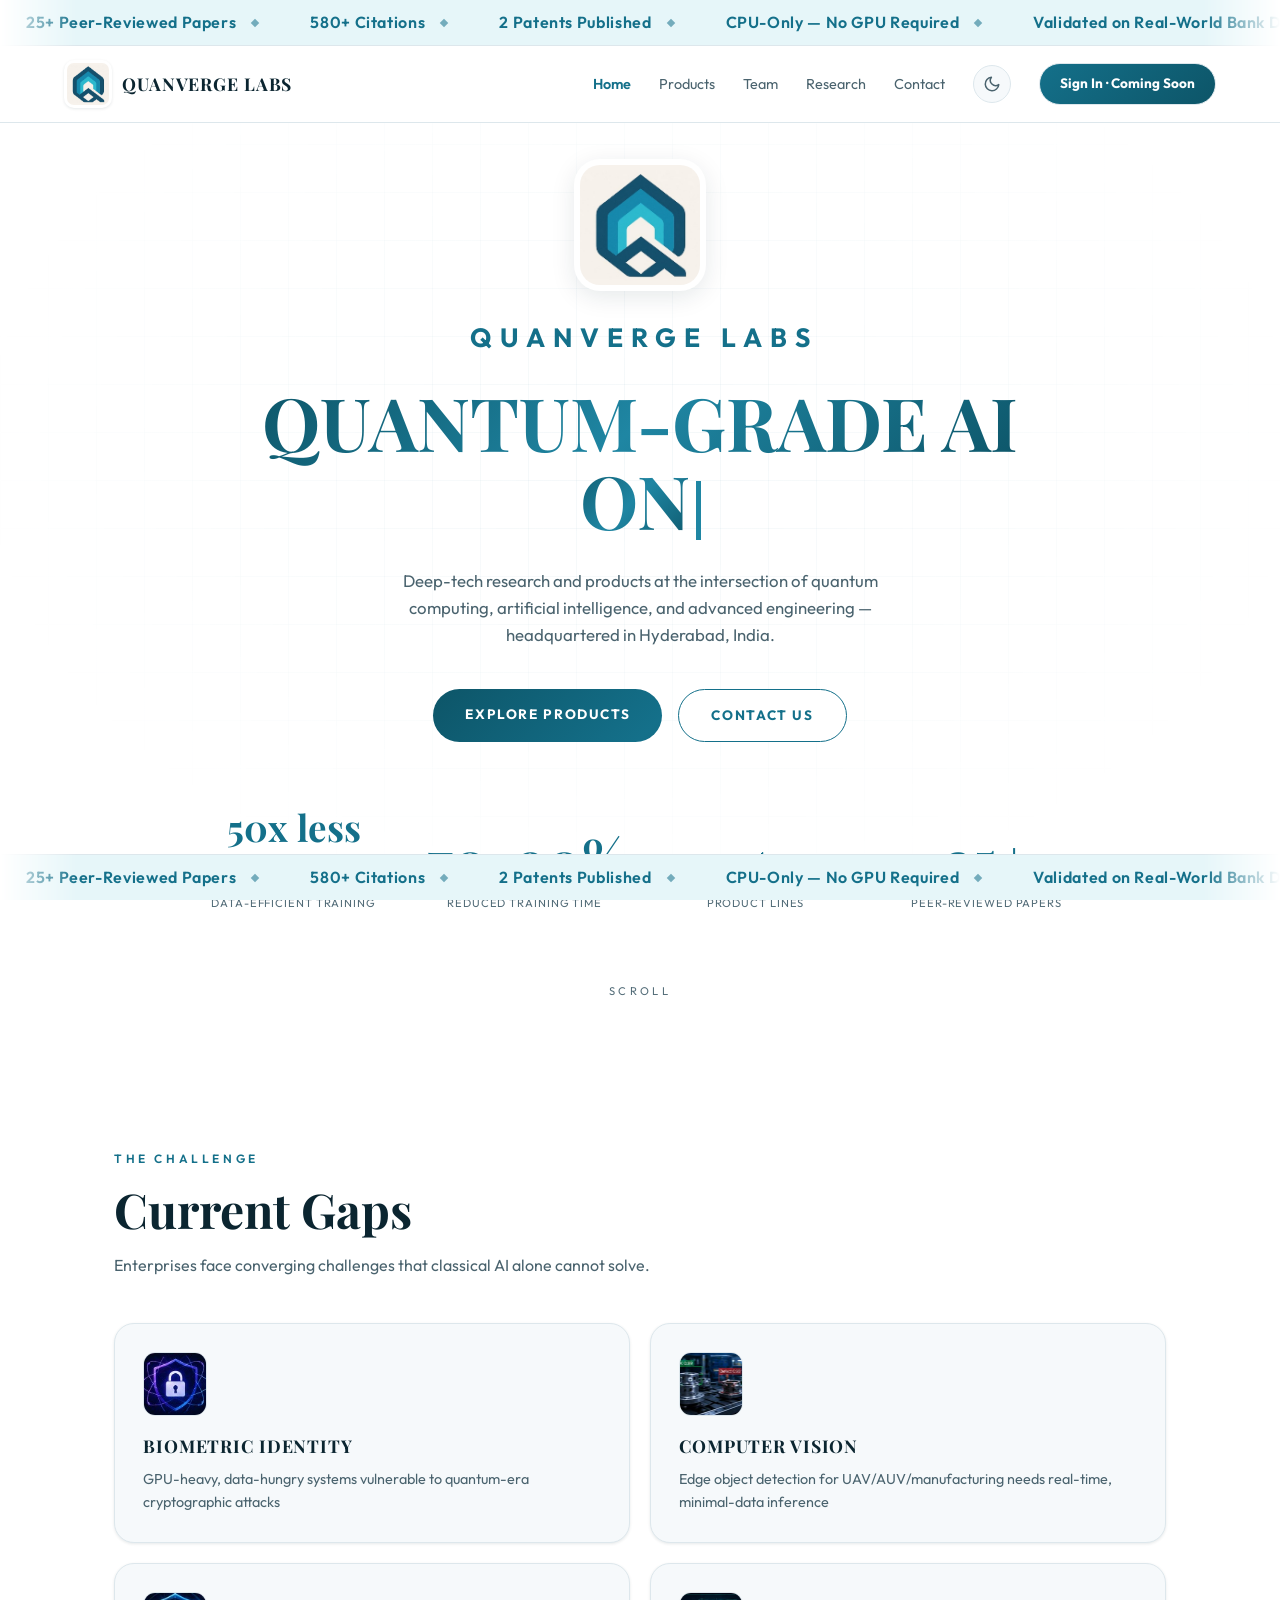
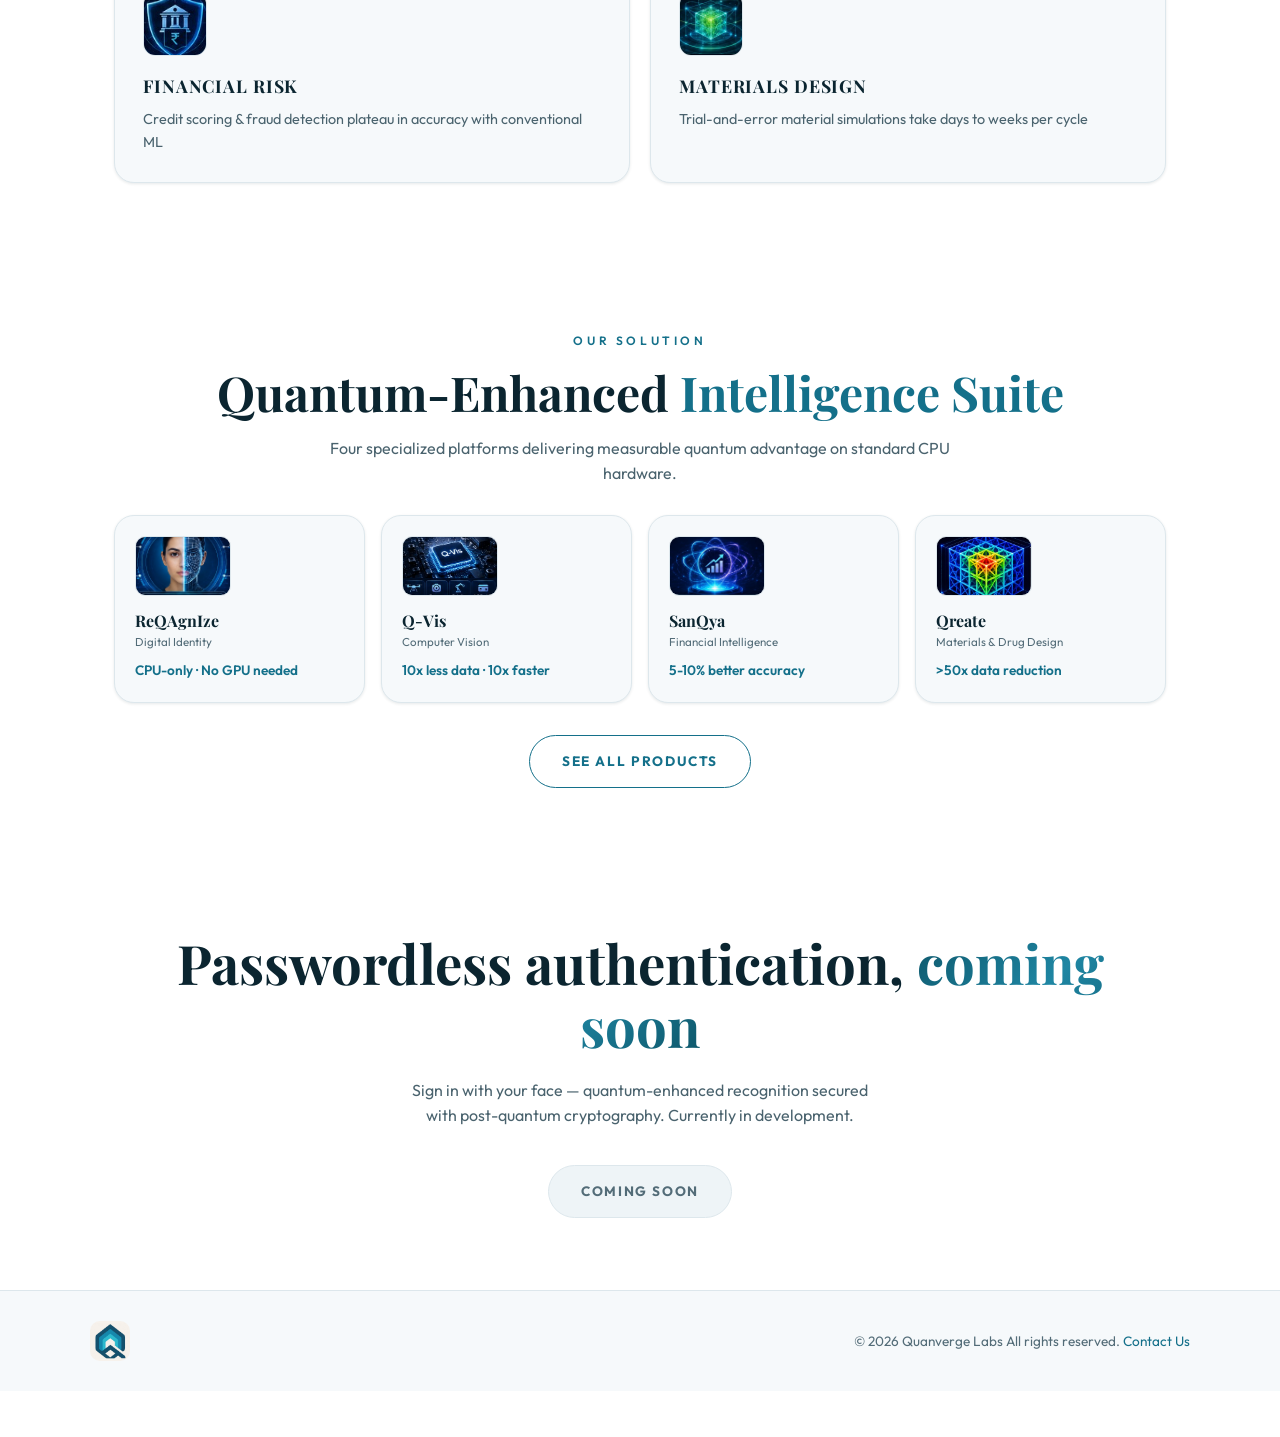
==== commit 5e02bbd5: "Fix the runaway vertical spacing, and the research page on phones The gaps - .section set its paddin" ====
--- a/index.html
+++ b/index.html
@@ -64,7 +64,7 @@
 
     <a href="index.html" class="navbar-logo">
       <img src="images/logo-square.jpg" alt="Quanverge Labs logo">
-      <span>Quanverge</span>
+      <span>Quanverge Labs</span>
     </a>
 
     <button class="navbar-toggle" id="navToggle" aria-label="Open menu" aria-expanded="false" aria-controls="navLinks">&#9776;</button>
--- a/css/styles.css
+++ b/css/styles.css
@@ -76,6 +76,27 @@
   /* --- Layout -------------------------------------------------------- */
   --max-width:     1100px;
 
+  /* Height of one scrolling ticker band. Set here as a fixed number rather
+     than left to fall out of the padding, because three other things have to
+     agree with it exactly: where the navigation sticks, how much room the
+     page leaves at the bottom for the fixed footer band, and how far an
+     anchor jump has to clear. Change it here and all four stay in step. */
+  --ticker-h:      46px;
+
+  /* Space above and below every section, and in from the left and right
+     edges. These live here, and change per screen size further down, so that
+     .section only ever needs writing once.
+
+     That matters more than it looks. .section used to re-declare the padding
+     SHORTHAND inside each breakpoint, and a shorthand rewrites all four sides.
+     Rules like .page-header that set only padding-bottom are written earlier
+     in the file, so every one of those breakpoints silently threw their value
+     away: a gap meant to be 40px came out at 240px on a large monitor and
+     88px on a phone. Reading a variable instead means the later rule sets
+     nothing it wasn't asked to. */
+  --section-y:     72px;
+  --section-x:     24px;
+
   /* Used by the browser for form controls and scrollbars */
   color-scheme: light;
 }
@@ -132,9 +153,15 @@
 
 /* The headline gradient runs between two pale cyans, which flattens into a
    single wash on a dark ground. Widening it to the logo's mid teal keeps
-   the sweep visible. */
+   the sweep visible.
+
+   background-image, NOT the background shorthand. The shorthand would also
+   reset background-clip back to border-box, and since this rule outranks the
+   .text-gradient rule below, the clip would be lost: the gradient would paint
+   the whole line box while the letters stayed transparent, turning the
+   headline into a solid rectangle. */
 :root[data-theme="dark"] .text-gradient {
-  background: linear-gradient(135deg, #8ae5f2 0%, #2cb9cd 50%, #8ae5f2 100%);
+  background-image: linear-gradient(135deg, #8ae5f2 0%, #2cb9cd 50%, #8ae5f2 100%);
 }
 
 
@@ -148,8 +175,9 @@
 
 html {
   scroll-behavior: smooth;
-  /* Stops the fixed navbar covering headings when you jump to a section */
-  scroll-padding-top: 90px;
+  /* Stops the pinned header band covering headings when you jump to a
+     section. It has to clear both rows now — the ticker and the navigation. */
+  scroll-padding-top: calc(var(--ticker-h) + 76px);
 }
 
 body {
@@ -162,7 +190,23 @@
      browsers that don't know clip. */
   overflow-x: hidden;
   overflow-x: clip;
-}
+
+  /* Leaves room for the ticker fixed across the bottom of the window, so the
+     real footer underneath it is still reachable rather than being covered. */
+  padding-bottom: var(--ticker-h);
+
+  /* Holds the footer down to the bottom of the window on pages with little
+     content. Without this, a short page like 404 ends halfway down and leaves
+     an empty strip between the footer and the ticker pinned below it. The
+     column is: ticker, navigation, main, footer — the two fixed elements
+     (the backdrop and the bottom ticker) are out of flow and unaffected. */
+  min-height: 100vh;
+  display: flex;
+  flex-direction: column;
+}
+
+/* Takes up whatever height is left over, pushing the footer down. */
+main { flex: 1 0 auto; }
 
 img {
   max-width: 100%;
@@ -208,22 +252,24 @@
 
 /* 3. REUSABLE PIECES ======================================================= */
 
-/* Every section shares this wrapper: consistent width and vertical spacing */
+/* Every section shares this wrapper: consistent width and vertical spacing.
+   This is the only place .section's padding is set — the size changes per
+   screen through the variables, never by writing this rule again. */
 .section {
   max-width: var(--max-width);
   margin: 0 auto;
-  padding: 90px 24px;
-}
-
-/* The first section on an interior page. The extra top padding clears the
-   fixed navigation bar. */
+  padding: var(--section-y) var(--section-x);
+}
+
+/* The first section on an interior page: close under the heading it carries,
+   because the content section below supplies the gap. */
 .page-header {
-  padding-top: 50px;
-  padding-bottom: 20px;
+  padding-top: 28px;
+  padding-bottom: 16px;
 }
 
 /* Follow-on sections sit closer to what's above them */
-.section-tight { padding-top: 20px; }
+.section-tight { padding-top: 16px; }
 
 /* Centres a section's contents */
 .center { text-align: center; }
@@ -378,9 +424,12 @@
 
 /* 4. NAVIGATION BAR ======================================================== */
 
+/* Sticks directly below the ticker band above it, so the two travel down the
+   page together as one header. top must match the ticker's height exactly —
+   both read it from the same variable. */
 .navbar {
   position: sticky;
-  top: 0;
+  top: var(--ticker-h);
   z-index: 60;
   background: var(--nav-bg);
   -webkit-backdrop-filter: blur(16px);
@@ -505,9 +554,12 @@
 
 /* 5. HERO ================================================================== */
 
+/* Sits close under the pinned header band, which already occupies 123px at
+   the top of the window — a large gap on top of that reads as the page having
+   failed to load rather than as breathing room. */
 .hero {
   text-align: center;
-  padding-top: 70px;
+  padding-top: 36px;
 }
 
 /* The thin "systems operational" strip at the very top */
@@ -731,10 +783,12 @@
   display: block;
 }
 
-/* Smaller frame used on the products overview cards */
+/* Smaller frame used on the products overview cards. It is the first column
+   of the card grid, so it takes its width from the column rather than
+   stretching to the full width of the card. */
 .product-card .product-figure {
-  aspect-ratio: 16 / 9;
-  margin-bottom: 20px;
+  aspect-ratio: 4 / 3;
+  margin-bottom: 0;
 }
 
 /* On a product detail page the visual is a supporting element, not the
@@ -981,12 +1035,21 @@
 .product-card-grid {
   display: grid;
   grid-template-columns: repeat(2, 1fr);
-  gap: 20px;
-}
-
+  gap: 16px;
+}
+
+/* The picture sits beside the words rather than above them. Stacked, a card
+   is about 600px tall and the four of them run well past the bottom of the
+   window; side by side each card is roughly the height of its text, so all
+   four fit on one screen together with the heading. It also uses the width
+   properly — these cards are 650px across on a large monitor, which is far
+   wider than the text wants to be. */
 .product-card {
-  display: block;
-  padding: 28px;
+  display: grid;
+  grid-template-columns: 150px 1fr;
+  column-gap: 18px;
+  align-items: start;
+  padding: 14px;
   transition: transform 0.25s, box-shadow 0.25s;
 }
 
@@ -995,25 +1058,34 @@
   box-shadow: 0 10px 24px var(--shadow);
 }
 
+/* Groups the words so they form the card's second column. min-width: 0
+   because a grid child otherwise refuses to shrink below the widest word it
+   contains, which would push the card wider than its share of the row. */
+.product-card-body { min-width: 0; }
+
 .product-card .product-title-row { margin-top: 0; }
-.product-card .product-title-row h2 { font-size: 1.5rem; }
+.product-card .product-title-row h2 { font-size: 1.35rem; }
+
+/* The monogram sets the height of the whole title row, so a smaller one here
+   takes 12px off every card. */
+.product-card .monogram { width: 44px; height: 44px; border-radius: 11px; }
 .product-card .product-category { margin-top: 2px; }
 
 .product-card-text {
-  margin-top: 16px;
+  margin-top: 10px;
   color: var(--text-muted);
-  font-size: 0.92rem;
+  font-size: 0.9rem;
 }
 
 .product-card .metric {
-  margin-top: 14px;
+  margin-top: 8px;
   font-weight: 600;
   color: var(--brand);
 }
 
 .product-card-link {
   display: inline-block;
-  margin-top: 16px;
+  margin-top: 10px;
   font-size: 0.85rem;
   font-weight: 700;
   color: var(--brand);
@@ -1652,12 +1724,17 @@
    its width, so the second copy lands where the first began and the loop
    has no visible seam. */
 
+/* Both bands stay on screen the whole time, so the height is pinned to a
+   variable instead of being whatever the padding happened to produce — the
+   navigation and the page's bottom spacing are both measured against it. */
 .ticker {
+  height: var(--ticker-h);
+  display: flex;
+  align-items: center;
   overflow: hidden;
   border-top: 1px solid var(--border);
   border-bottom: 1px solid var(--border);
   background: var(--brand-soft);
-  padding: 15px 0;
   /* Fade both ends so items appear and leave rather than being cut off */
   -webkit-mask-image: linear-gradient(90deg, transparent, #000 6%, #000 94%, transparent);
           mask-image: linear-gradient(90deg, transparent, #000 6%, #000 94%, transparent);
@@ -1666,6 +1743,7 @@
 .ticker-track {
   display: flex;
   width: max-content;
+  flex: none;            /* the flex parent would otherwise squash max-content */
   animation: ticker-scroll 42s linear infinite;
 }
 
@@ -1698,9 +1776,35 @@
   opacity: 0.55;
 }
 
-/* The copy above the navigation. It scrolls away with the page rather than
-   being pinned, so it costs no permanent height on a phone. */
-.ticker-header { border-top: 0; }
+/* The copy above the navigation. It is the first thing in the page, so
+   sticking it at the top pins it immediately and it never scrolls away.
+   Above the navbar's 60 so the two never fight over the same pixels. */
+.ticker-header {
+  position: sticky;
+  top: 0;
+  z-index: 70;
+  border-top: 0;
+}
+
+/* The footer copy sits at the far end of the page, so sticky can't hold it on
+   screen — only fixed can. Below the navbar's 60, which lets the mobile menu
+   drop over the top of it instead of being clipped by it.
+
+   Matched by "a ticker that isn't the header one" rather than by a class of
+   its own, so no markup had to change on all fourteen pages. */
+.ticker:not(.ticker-header) {
+  position: fixed;
+  bottom: 0;
+  left: 0;
+  right: 0;
+  z-index: 55;
+  border-bottom: 0;
+}
+
+/* Runs the other way. Both bands are now visible at once with the same words
+   in them, and scrolling them in the same direction at the same speed reads
+   as the page having rendered twice by mistake. */
+.ticker:not(.ticker-header) .ticker-track { animation-direction: reverse; }
 
 .footer {
   border-top: 1px solid var(--border);
@@ -1746,16 +1850,17 @@
    from across the room rather than at arm's length. */
 
 @media (min-width: 1600px) {
-  :root { --max-width: 1400px; }
-
-  .section { padding: 120px 40px; }
-  .page-header { padding-top: 70px; }
+  :root {
+    --max-width: 1400px;
+    --section-y: 80px;
+    --section-x: 40px;
+  }
 
   body { font-size: 1.08rem; }
 
   .hero-title { font-size: clamp(4rem, 5.5vw, 6rem); }
   .hero-subtitle { max-width: 720px; font-size: 1.2rem; }
-  .hero-logo { width: 170px; height: 170px; }
+  .hero-logo { width: 145px; height: 145px; }
   .hero-stats { max-width: 1150px; }
 
   .section-heading { font-size: clamp(2.6rem, 3.4vw, 3.8rem); }
@@ -1794,6 +1899,11 @@
 /* --- Phones and narrow tablets --------------------------------------- */
 
 @media (max-width: 860px) {
+
+  :root {
+    --section-y: 48px;
+    --section-x: 20px;
+  }
 
   /* Swap the desktop link row for a dropdown opened by the hamburger */
   .navbar-toggle { display: block; }
@@ -1818,7 +1928,10 @@
 
   .navbar-links li { padding: 10px 0; }
 
-  .hero { padding-top: 50px; }
+  /* Less than the desktop gap, not more — a phone has the least height to
+     spare, and the pinned header band already takes 115px of it. */
+  .hero { padding-top: 28px; }
+  .page-header { padding-top: 32px; }
 
   .hero-logo { width: 96px; height: 96px; border-radius: 20px; }
 
@@ -1834,21 +1947,39 @@
 
   .hero-stats { grid-template-columns: repeat(2, 1fr); }
 
+  /* .is-three and .is-two have to be named here, not just .domain-grid.
+     They are two classes to .domain-grid's one, so they win on specificity no
+     matter that this rule comes later. Left off, the research page kept three
+     columns on a phone: 677px of cards in a 345px window, and because the page
+     suppresses sideways scrolling, two thirds of every card was cut off with
+     no way to reach it. */
   .problem-grid,
   .team-grid,
   .product-summary-grid,
   .product-card-grid,
-  .domain-grid {
+  .domain-grid,
+  .domain-grid.is-three,
+  .domain-grid.is-two {
     grid-template-columns: 1fr;
   }
 
   .profile-body { padding: 24px; }
   .metric-strip { padding: 20px; gap: 16px; }
 
-  .section { padding: 60px 20px; }
-  .page-header { padding-top: 40px; }
-
   .product-detail { padding: 24px; }
+
+  /* Back to picture above words. A fixed 210px image column plus the text
+     beside it does not fit a phone, and would be clipped rather than
+     scrollable, since the page suppresses sideways scrolling. */
+  .product-card {
+    grid-template-columns: 1fr;
+    row-gap: 14px;
+  }
+
+  .product-card .product-figure {
+    aspect-ratio: 16 / 9;
+    max-width: 320px;
+  }
 
   /* Stack the monogram above the product name on narrow screens */
   .product-title-row {
@@ -1865,10 +1996,14 @@
    of its width on padding. */
 
 @media (max-width: 480px) {
-  .section { padding: 44px 16px; }
-  .page-header { padding-top: 32px; }
-
-  .hero { padding-top: 40px; }
+  :root {
+    --section-y: 36px;
+    --section-x: 16px;
+  }
+
+  .page-header { padding-top: 28px; }
+
+  .hero { padding-top: 20px; }
   .hero-logo { width: 78px; height: 78px; border-radius: 16px; }
   .hero-title { font-size: clamp(1.9rem, 9vw, 2.4rem); }
   .hero-subtitle { font-size: 0.95rem; }
@@ -1897,7 +2032,26 @@
   .metric-strip { grid-template-columns: repeat(2, 1fr); padding: 16px; }
   .product-mark { width: 56px; height: 56px; }
 
+  /* Smaller type, so the band can be shorter. Both header and footer read
+     this, and so do the navigation's offset and the page's bottom spacing. */
+  :root { --ticker-h: 34px; }
   .ticker-item { font-size: 0.75rem; padding: 0 14px; }
+}
+
+
+/* --- Short windows ----------------------------------------------------
+   Mostly a phone turned sideways. Two pinned bands plus the navigation come
+   to around 158px, which is nearly half of a 360px-tall window. The footer
+   band gives way and returns to the bottom of the page; the header band
+   keeps its pin, because that is the row carrying the navigation. */
+
+@media (max-height: 520px) {
+  body { padding-bottom: 0; }
+
+  .ticker:not(.ticker-header) {
+    position: static;
+    border-bottom: 1px solid var(--border);
+  }
 }
 
 
